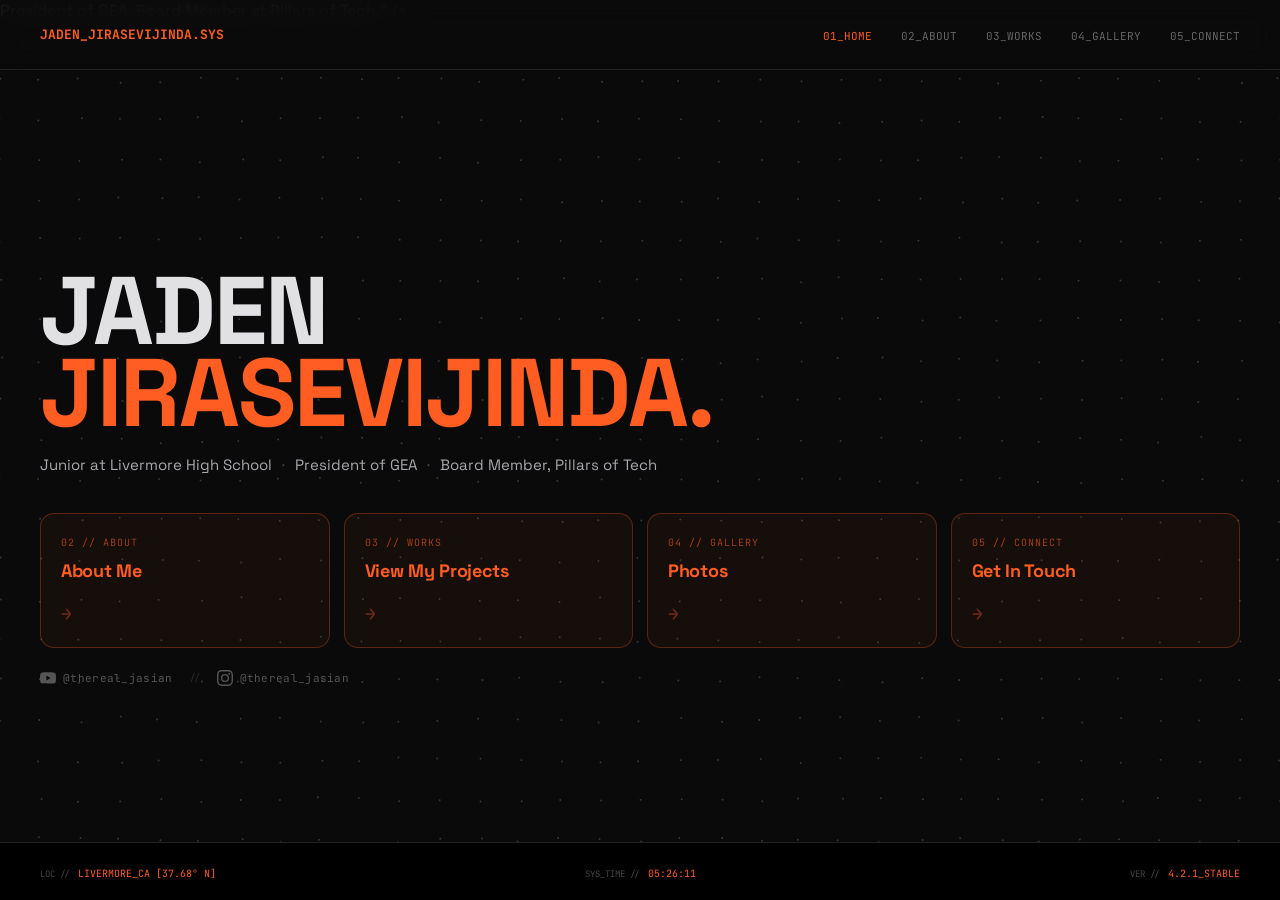
==== index.html @ 9dc8db98 "Update index.html" ====
<!DOCTYPE html>
<html lang="en">
<head>
  <meta charset="UTF-8" />
  <meta name="viewport" content="width=device-width, initial-scale=1.0" />
  <meta name="description" content="Jaden Jirasevijinda — Junior at Livermore High School, <a class="subtle-link" href="https://linktr.ee/livermoregea" target="_blank" rel="noopener">President of GEA</a>, Board Member at Pillars of Tech." />
  <title>JADEN J. // TERMINAL</title>
  <link rel="stylesheet" href="styles.css" />
  <style>
    .socials {
      margin-top: 22px;
      display: flex;
      align-items: center;
      gap: 16px;
    }
    .social-link {
      font-family: 'JetBrains Mono';
      font-size: 11px;
      color: #555;
      text-decoration: none;
      display: inline-flex;
      align-items: center;
      gap: 7px;
      transition: color .2s;
      letter-spacing: .3px;
    }
    .social-link:hover { color: var(--accent); }
    .social-sep {
      font-family: 'JetBrains Mono';
      font-size: 10px;
      color: #2a2a2a;
    }
  </style>
</head>
<body onmousemove="
  document.documentElement.style.setProperty('--x', event.clientX + 'px');
  document.documentElement.style.setProperty('--y', event.clientY + 'px');
">
  <canvas id="dot-canvas"></canvas>
  <div class="spotlight"></div>
  <div class="crt-overlay"></div>

  <nav>
    <a class="nav-logo" href="index.html">JADEN_JIRASEVIJINDA.SYS</a>
    <div class="nav-links">
      <a href="index.html" class="active">01_HOME</a>
      <a href="about.html">02_ABOUT</a>
      <a href="projects.html">03_WORKS</a>
      <a href="photos.html">04_GALLERY</a>
      <a href="contact.html">05_CONNECT</a>
    </div>
  </nav>

  <section>
    <div style="width:100%; padding: 52px 40px 28px;">
      <h1 class="page-title">JADEN <br><span class="accent">JIRASEVIJINDA.</span></h1>
      <p class="page-sub">
        <a class="subtle-link" href="https://livermorehigh.livermoreschools.org/" target="_blank" rel="noopener">Junior at Livermore High School</a>
        <span class="sep">·</span>
        <a class="subtle-link" href="https://linktr.ee/livermoregea" target="_blank" rel="noopener">President of GEA</a>
        <span class="sep">·</span>
        <a class="subtle-link" href="https://www.pillarsoftech.org/" target="_blank" rel="noopener">Board Member, Pillars of Tech</a>
      </p>

      <div class="cta-grid">
        <a class="cta-card primary" href="about.html">
          <span class="cta-tag">02 // ABOUT</span>
          <span class="cta-label">About Me</span>
          <span class="cta-arrow">→</span>
        </a>
        <a class="cta-card primary" href="projects.html">
          <span class="cta-tag">03 // WORKS</span>
          <span class="cta-label">View My Projects</span>
          <span class="cta-arrow">→</span>
        </a>
        <a class="cta-card primary" href="photos.html">
          <span class="cta-tag">04 // GALLERY</span>
          <span class="cta-label">Photos</span>
          <span class="cta-arrow">→</span>
        </a>
        <a class="cta-card primary" href="contact.html">
          <span class="cta-tag">05 // CONNECT</span>
          <span class="cta-label">Get In Touch</span>
          <span class="cta-arrow">→</span>
        </a>
      </div>

      <div class="socials">
        <a class="social-link" href="https://www.youtube.com/@thereal_jasian" target="_blank" rel="noopener">
          <svg width="16" height="16" viewBox="0 0 24 24" fill="currentColor"><path d="M23.498 6.186a3.016 3.016 0 0 0-2.122-2.136C19.505 3.545 12 3.545 12 3.545s-7.505 0-9.377.505A3.017 3.017 0 0 0 .502 6.186C0 8.07 0 12 0 12s0 3.93.502 5.814a3.016 3.016 0 0 0 2.122 2.136c1.871.505 9.376.505 9.376.505s7.505 0 9.377-.505a3.015 3.015 0 0 0 2.122-2.136C24 15.93 24 12 24 12s0-3.93-.502-5.814zM9.545 15.568V8.432L15.818 12l-6.273 3.568z"/></svg>
          <span>@thereal_jasian</span>
        </a>
        <span class="social-sep">//</span>
        <a class="social-link" href="https://www.instagram.com/thereal_jasian" target="_blank" rel="noopener">
          <svg width="16" height="16" viewBox="0 0 24 24" fill="currentColor"><path d="M12 2.163c3.204 0 3.584.012 4.85.07 3.252.148 4.771 1.691 4.919 4.919.058 1.265.069 1.645.069 4.849 0 3.205-.012 3.584-.069 4.849-.149 3.225-1.664 4.771-4.919 4.919-1.266.058-1.644.07-4.85.07-3.204 0-3.584-.012-4.849-.07-3.26-.149-4.771-1.699-4.919-4.92-.058-1.265-.07-1.644-.07-4.849 0-3.204.013-3.583.07-4.849.149-3.227 1.664-4.771 4.919-4.919 1.266-.057 1.645-.069 4.849-.069zM12 0C8.741 0 8.333.014 7.053.072 2.695.272.273 2.69.073 7.052.014 8.333 0 8.741 0 12c0 3.259.014 3.668.072 4.948.2 4.358 2.618 6.78 6.98 6.98C8.333 23.986 8.741 24 12 24c3.259 0 3.668-.014 4.948-.072 4.354-.2 6.782-2.618 6.979-6.98.059-1.28.073-1.689.073-4.948 0-3.259-.014-3.667-.072-4.947-.196-4.354-2.617-6.78-6.979-6.98C15.668.014 15.259 0 12 0zm0 5.838a6.162 6.162 0 1 0 0 12.324 6.162 6.162 0 0 0 0-12.324zM12 16a4 4 0 1 1 0-8 4 4 0 0 1 0 8zm6.406-11.845a1.44 1.44 0 1 0 0 2.881 1.44 1.44 0 0 0 0-2.881z"/></svg>
          <span>@thereal_jasian</span>
        </a>
      </div>
    </div>
  </section>

  <footer class="sys-footer">
    <div><span class="f-label">LOC //</span><span class="f-data">LIVERMORE_CA [37.68° N]</span></div>
    <div style="text-align:center;"><span class="f-label">SYS_TIME //</span><span id="clock" class="f-data">00:00:00</span></div>
    <div style="text-align:right;"><span class="f-label">VER //</span><span class="f-data">4.2.1_STABLE</span></div>
  </footer>

  <script src="portfolio.js"></script>
</body>
</html>
---- styles.css ----
@import url('https://fonts.googleapis.com/css2?family=Space+Grotesk:wght@300..700&family=JetBrains+Mono:wght@400;700&display=swap');

/* ── Tokens ─────────────────────────────────── */
:root {
  --bg:      #0a0a0b;
  --accent:  #ff5d22;
  --border:  #222224;
  --nav-h:   70px;
  --text:    #e1e1e3;
  --muted:   #666;
  --line:    rgba(255,255,255,0.07);
}

/* ── Reset ───────────────────────────────────── */
*, *::before, *::after { box-sizing: border-box; margin: 0; padding: 0; }
html, body { height: 100%; }

/* ── Base ────────────────────────────────────── */
body {
  background: var(--bg);
  color: var(--text);
  font-family: 'Space Grotesk', sans-serif;
  height: 100vh;
  overflow: hidden;
  display: flex;
  flex-direction: column;
}

/* ── Layering ────────────────────────────────── */
nav, section, main, footer { position: relative; z-index: 2; }

/* ── Drifting dots canvas ────────────────────── */
#dot-canvas {
  position: fixed; inset: 0;
  z-index: -2;
  pointer-events: none;
}

/* ── Mouse spotlight ─────────────────────────── */
.spotlight {
  position: fixed; inset: 0;
  background: radial-gradient(600px circle at var(--x) var(--y), rgba(255,93,34,0.07), transparent 40%);
  z-index: -1;
  pointer-events: none;
}

/* ── CRT scanline overlay ────────────────────── */
.crt-overlay {
  position: fixed; inset: 0;
  pointer-events: none;
  background: repeating-linear-gradient(
    to bottom,
    rgba(255,255,255,0.02),
    rgba(255,255,255,0.02) 1px,
    transparent 1px,
    transparent 5px
  );
  opacity: .12;
  z-index: 999;
}

/* ── Navigation ──────────────────────────────── */
nav {
  position: fixed; top: 0; left: 0; right: 0;
  height: var(--nav-h);
  background: rgba(10,10,11,0.9);
  backdrop-filter: blur(12px);
  border-bottom: 1px solid var(--border);
  display: flex; align-items: center; justify-content: space-between;
  padding: 0 40px;
  z-index: 1000;
}
.nav-logo {
  font-family: 'JetBrains Mono';
  font-weight: 700;
  font-size: 13px;
  color: var(--accent);
  text-decoration: none;
}
.nav-links a {
  font-family: 'JetBrains Mono';
  color: var(--muted);
  text-decoration: none;
  font-size: 11px;
  margin-left: 25px;
  transition: color .3s;
}
.nav-links a:hover,
.nav-links a.active { color: var(--accent); }

/* ── Footer ──────────────────────────────────── */
.sys-footer {
  display: grid;
  grid-template-columns: 1fr 1fr 1fr;
  padding: 18px 40px;
  border-top: 1px solid var(--border);
  font-family: 'JetBrains Mono';
  background: #000;
  flex-shrink: 0;
}
.f-label { color: #444; font-size: 9px; }
.f-data  { color: var(--accent); font-size: 10px; margin-left: 8px; }

/* ── Page section wrapper ────────────────────── */
section, main {
  flex: 1;
  min-height: 0;
  padding-top: var(--nav-h);
  overflow-y: auto;
  display: flex;
  align-items: center;
}

/* ── Typography helpers ──────────────────────── */
.accent { color: var(--accent); }
.ghost  { color: #555; }
.muted  { color: var(--muted); }

.page-title {
  font-size: clamp(2.8rem, 8vw, 6rem);
  font-weight: 800;
  text-transform: uppercase;
  line-height: .85;
  letter-spacing: -2px;
}
.page-sub {
  margin-top: 18px;
  color: #a9a9ad;
  font-size: 15px;
  line-height: 1.6;
}
.sep { color: #444; padding: 0 6px; }

/* ── Subtle link (inline, no underline until hover) ── */
.subtle-link {
  color: inherit;
  text-decoration: none;
  border-bottom: 1px solid transparent;
  transition: border-color .2s, color .2s;
}
.subtle-link:hover {
  color: var(--text);
  border-bottom-color: #555;
}

/* ── Panel / card ────────────────────────────── */
.panel {
  border: 1px solid var(--border);
  border-radius: 14px;
  background: rgba(0,0,0,0.55);
  backdrop-filter: blur(10px);
  overflow: hidden;
}
.panel-head {
  display: flex;
  justify-content: space-between;
  align-items: center;
  padding: 14px 14px 12px;
  border-bottom: 1px solid rgba(255,255,255,0.06);
}
.panel-title {
  font-family: 'JetBrains Mono';
  font-size: 11px;
  color: #999;
}
.panel-chip {
  font-family: 'JetBrains Mono';
  font-size: 10px;
  color: var(--accent);
  border: 1px solid rgba(255,93,34,0.3);
  padding: 4px 8px;
  border-radius: 999px;
  background: rgba(255,93,34,0.06);
}

/* ── CTA cards (homepage) ────────────────────── */
.cta-grid {
  margin-top: 36px;
  display: grid;
  grid-template-columns: repeat(4, 1fr);
  gap: 14px;
}
.cta-card {
  text-decoration: none;
  border-radius: 14px;
  padding: 22px 20px;
  border: 1px solid var(--border);
  background: rgba(255,255,255,0.02);
  display: flex;
  flex-direction: column;
  gap: 10px;
  transition: all .25s ease;
  position: relative;
  overflow: hidden;
}
.cta-card::before {
  content: '';
  position: absolute; inset: 0;
  background: linear-gradient(135deg, rgba(255,93,34,0.07) 0%, transparent 60%);
  opacity: 0;
  transition: opacity .25s;
}
.cta-card:hover::before { opacity: 1; }
.cta-card:hover {
  border-color: rgba(255,93,34,0.35);
  transform: translateY(-3px);
  box-shadow: 0 12px 40px rgba(255,93,34,0.08);
}
.cta-card.primary {
  border-color: rgba(255,93,34,0.3);
  background: rgba(255,93,34,0.05);
}
.cta-card.primary:hover {
  border-color: rgba(255,93,34,0.55);
  background: rgba(255,93,34,0.09);
  box-shadow: 0 12px 40px rgba(255,93,34,0.15);
}
.cta-tag {
  font-family: 'JetBrains Mono';
  font-size: 10px;
  color: #555;
  text-transform: uppercase;
  letter-spacing: 1px;
}
.cta-card.primary .cta-tag { color: rgba(255,93,34,0.6); }
.cta-label {
  font-size: 18px;
  font-weight: 700;
  color: var(--text);
  letter-spacing: -0.3px;
}
.cta-card.primary .cta-label { color: var(--accent); }
.cta-arrow {
  font-family: 'JetBrains Mono';
  font-size: 18px;
  color: #333;
  margin-top: auto;
  padding-top: 10px;
  transition: color .25s, transform .25s;
}
.cta-card.primary .cta-arrow { color: rgba(255,93,34,0.4); }
.cta-card:hover .cta-arrow {
  color: var(--accent);
  transform: translateX(4px);
}

/* ── Divider ─────────────────────────────────── */
.divider { height: 1px; background: rgba(255,255,255,0.06); }

/* ── Chip / badge ────────────────────────────── */
.chip {
  font-family: 'JetBrains Mono';
  font-size: 10px;
  padding: 4px 10px;
  border-radius: 999px;
  border: 1px solid rgba(255,93,34,0.25);
  color: var(--accent);
  background: rgba(255,93,34,0.06);
  display: inline-block;
}

/* ── Buttons ─────────────────────────────────── */
.btn {
  font-family: 'JetBrains Mono';
  font-size: 12px;
  text-decoration: none;
  color: var(--accent);
  padding: 10px 14px;
  border: 1px solid rgba(255,93,34,0.25);
  border-radius: 10px;
  background: rgba(255,93,34,0.05);
  transition: .25s;
  display: inline-flex;
  align-items: center;
  gap: 8px;
  cursor: pointer;
}
.btn:hover {
  transform: translateY(-1px);
  border-color: rgba(255,93,34,0.45);
  background: rgba(255,93,34,0.09);
}
.btn.secondary {
  color: #777;
  border-color: rgba(255,255,255,0.08);
  background: rgba(255,255,255,0.03);
}
.btn.secondary:hover {
  color: #bbb;
  border-color: rgba(255,255,255,0.14);
  background: rgba(255,255,255,0.05);
}

/* ── Responsive ──────────────────────────────── */
@media (max-width: 980px) {
  nav { padding: 0 20px; }
  section, main { align-items: flex-start; }
  .cta-grid { grid-template-columns: 1fr; }
  .sys-footer {
    padding: 16px 20px;
    grid-template-columns: 1fr;
    gap: 6px;
  }
  .sys-footer > div { text-align: left !important; }
}
@media (max-width: 680px) {
  .cta-grid { grid-template-columns: 1fr 1fr; }
}
@media (max-height: 780px) {
  .page-title { font-size: clamp(2rem, 6vw, 4rem); }
  .page-sub { font-size: 14px; }
  .cta-grid { margin-top: 24px; }
}
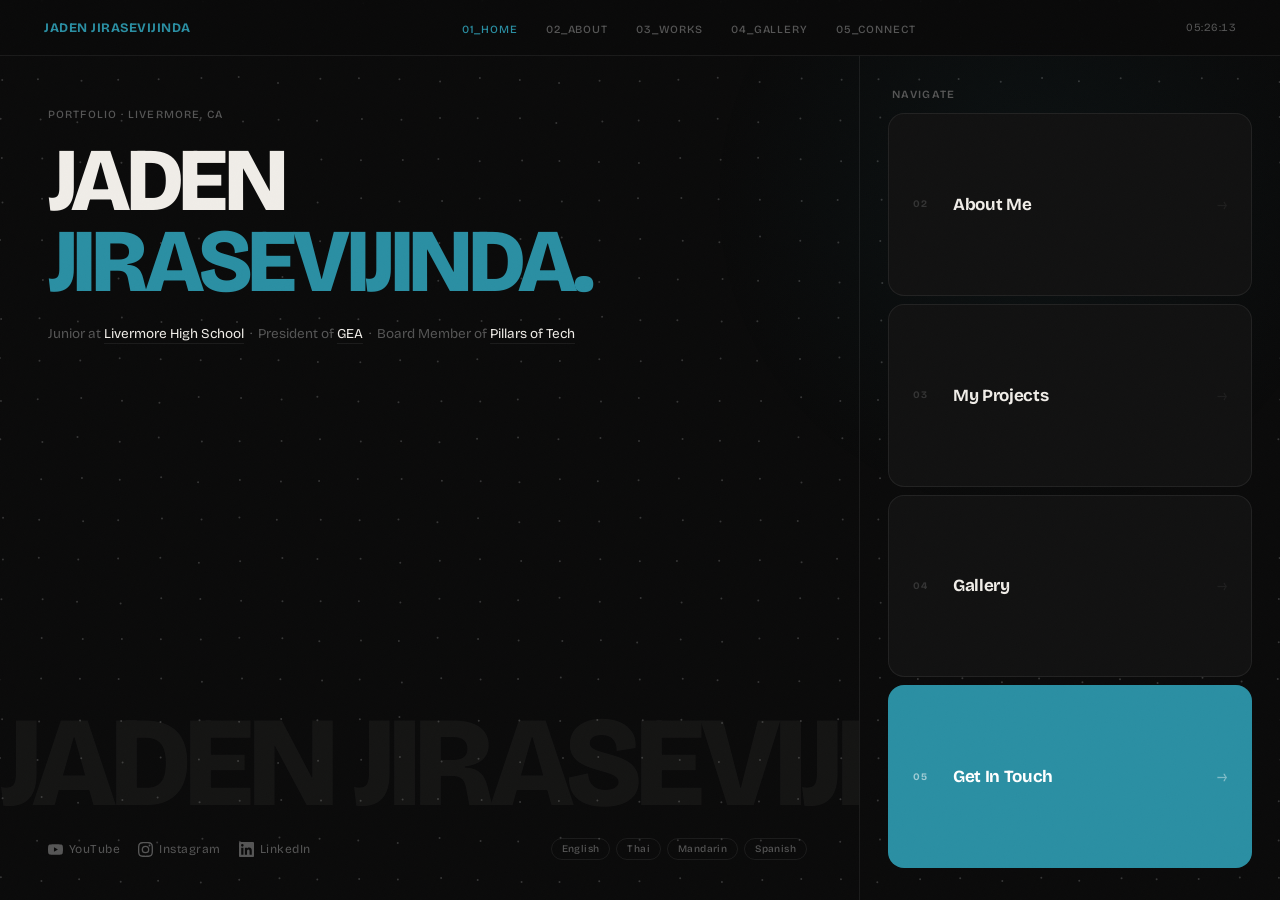
==== commit bc2a24c7: "Update index.html" ====
--- a/index.html
+++ b/index.html
@@ -1,110 +1,210 @@
 <!DOCTYPE html>
 <html lang="en">
 <head>
-  <meta charset="UTF-8" />
-  <meta name="viewport" content="width=device-width, initial-scale=1.0" />
-  <meta name="description" content="Jaden Jirasevijinda — Junior at Livermore High School, <a class="subtle-link" href="https://linktr.ee/livermoregea" target="_blank" rel="noopener">President of GEA</a>, Board Member at Pillars of Tech." />
-  <title>JADEN J. // TERMINAL</title>
-  <link rel="stylesheet" href="styles.css" />
-  <style>
-    .socials {
-      margin-top: 22px;
-      display: flex;
-      align-items: center;
-      gap: 16px;
+  <meta charset="UTF-8"/>
+  <meta name="viewport" content="width=device-width, initial-scale=1.0"/>
+  <title>Jaden Jirasevijinda</title>
+  <link href="https://fonts.googleapis.com/css2?family=Bricolage+Grotesque:wght@300;400;500;600;700;800&family=Instrument+Serif:ital@1&display=swap" rel="stylesheet">
+  <link rel="stylesheet" href="styles.css">
+</head>
+<body>
+
+  <!-- Dot canvas (animated by portfolio.js) -->
+  <canvas id="dot-canvas"></canvas>
+
+  <!-- Ambient glow -->
+  <div class="glow"></div>
+
+  <!-- ── NAV ── -->
+  <nav>
+    <a class="nav-logo" href="#">JADEN JIRASEVIJINDA</a>
+    <ul class="nav-links">
+      <li><a href="#" class="active">01_HOME</a></li>
+      <li><a href="about.html">02_ABOUT</a></li>
+      <li><a href="projects.html">03_WORKS</a></li>
+      <li><a href="photos.html">04_GALLERY</a></li>
+      <li><a href="contact.html">05_CONNECT</a></li>
+    </ul>
+    <div class="nav-right">
+      <div class="nav-time" id="clock">00:00:00</div>
+    </div>
+  </nav>
+
+  <!-- ── SHELL ── -->
+  <div class="shell">
+
+    <!-- LEFT PANEL -->
+    <div class="left">
+
+      <!-- Scrolling ticker -->
+      <div class="ticker-wrap" aria-hidden="true">
+        <div class="ticker">
+          <span>JADEN JIRASEVIJINDA</span>
+          <span>JADEN JIRASEVIJINDA</span>
+          <span>JADEN JIRASEVIJINDA</span>
+        </div>
+      </div>
+
+      <!-- Hero content -->
+      <div class="left-top">
+        <div class="hero-eyebrow">Portfolio · Livermore, CA</div>
+        <h1 class="hero-name">
+          <span class="first">JADEN</span>
+          <span class="last">JIRASEVIJINDA.</span>
+        </h1>
+        <p class="hero-desc" style="white-space:nowrap;">
+          Junior at <a href="https://livermorehigh.livermoreschools.org/" target="_blank">Livermore High School</a>
+          &nbsp;·&nbsp; President of <a href="https://linktr.ee/livermoregea" target="_blank">GEA</a>
+          &nbsp;·&nbsp; Board Member of <a href="https://www.pillarsoftech.org/" target="_blank">Pillars of Tech</a>
+        </p>
+      </div>
+
+      <!-- Socials + language chips -->
+      <div class="left-bot">
+        <div class="socials">
+          <a class="soc" href="https://www.youtube.com/@thereal_jasian" target="_blank" rel="noopener">
+            <svg width="15" height="15" viewBox="0 0 24 24" fill="currentColor"><path d="M23.498 6.186a3.016 3.016 0 0 0-2.122-2.136C19.505 3.545 12 3.545 12 3.545s-7.505 0-9.377.505A3.017 3.017 0 0 0 .502 6.186C0 8.07 0 12 0 12s0 3.93.502 5.814a3.016 3.016 0 0 0 2.122 2.136c1.871.505 9.376.505 9.376.505s7.505 0 9.377-.505a3.015 3.015 0 0 0 2.122-2.136C24 15.93 24 12 24 12s0-3.93-.502-5.814zM9.545 15.568V8.432L15.818 12l-6.273 3.568z"/></svg>
+            YouTube
+          </a>
+          <a class="soc" href="https://www.instagram.com/thereal_jasian" target="_blank" rel="noopener">
+            <svg width="15" height="15" viewBox="0 0 24 24" fill="currentColor"><path d="M12 2.163c3.204 0 3.584.012 4.85.07 3.252.148 4.771 1.691 4.919 4.919.058 1.265.069 1.645.069 4.849 0 3.205-.012 3.584-.069 4.849-.149 3.225-1.664 4.771-4.919 4.919-1.266.058-1.644.07-4.85.07-3.204 0-3.584-.012-4.849-.07-3.26-.149-4.771-1.699-4.919-4.92-.058-1.265-.07-1.644-.07-4.849 0-3.204.013-3.583.07-4.849.149-3.227 1.664-4.771 4.919-4.919 1.266-.057 1.645-.069 4.849-.069zM12 0C8.741 0 8.333.014 7.053.072 2.695.272.273 2.69.073 7.052.014 8.333 0 8.741 0 12c0 3.259.014 3.668.072 4.948.2 4.358 2.618 6.78 6.98 6.98C8.333 23.986 8.741 24 12 24c3.259 0 3.668-.014 4.948-.072 4.354-.2 6.782-2.618 6.979-6.98.059-1.28.073-1.689.073-4.948 0-3.259-.014-3.667-.072-4.947-.196-4.354-2.617-6.78-6.979-6.98C15.668.014 15.259 0 12 0zm0 5.838a6.162 6.162 0 1 0 0 12.324 6.162 6.162 0 0 0 0-12.324zM12 16a4 4 0 1 1 0-8 4 4 0 0 1 0 8zm6.406-11.845a1.44 1.44 0 1 0 0 2.881 1.44 1.44 0 0 0 0-2.881z"/></svg>
+            Instagram
+          </a>
+          <a class="soc" href="https://www.linkedin.com/in/jadenjirasevijinda" target="_blank" rel="noopener">
+            <svg width="15" height="15" viewBox="0 0 24 24" fill="currentColor"><path d="M20.447 20.452h-3.554v-5.569c0-1.328-.027-3.037-1.852-3.037-1.853 0-2.136 1.445-2.136 2.939v5.667H9.351V9h3.414v1.561h.046c.477-.9 1.637-1.85 3.37-1.85 3.601 0 4.267 2.37 4.267 5.455v6.286zM5.337 7.433a2.062 2.062 0 0 1-2.063-2.065 2.064 2.064 0 1 1 2.063 2.065zm1.782 13.019H3.555V9h3.564v11.452zM22.225 0H1.771C.792 0 0 .774 0 1.729v20.542C0 23.227.792 24 1.771 24h20.451C23.2 24 24 23.227 24 22.271V1.729C24 .774 23.2 0 22.222 0h.003z"/></svg>
+            LinkedIn
+          </a>
+        </div>
+        <div class="lang-chips">
+          <button class="chip lang-btn" data-lang="english">English</button>
+          <button class="chip lang-btn" data-lang="thai">Thai</button>
+          <button class="chip lang-btn" data-lang="mandarin">Mandarin</button>
+          <button class="chip lang-btn" data-lang="spanish">Spanish</button>
+        </div>
+      </div>
+
+    </div>
+
+    <!-- RIGHT PANEL — nav cards -->
+    <div class="right">
+      <div class="right-label">Navigate</div>
+
+      <a class="nav-card" href="about.html">
+        <span class="nc-num">02</span>
+        <div class="nc-body">
+          <div class="nc-title">About Me</div>
+        </div>
+        <span class="nc-arrow">→</span>
+      </a>
+
+      <a class="nav-card" href="projects.html">
+        <span class="nc-num">03</span>
+        <div class="nc-body">
+          <div class="nc-title">My Projects</div>
+        </div>
+        <span class="nc-arrow">→</span>
+      </a>
+
+      <a class="nav-card" href="photos.html">
+        <span class="nc-num">04</span>
+        <div class="nc-body">
+          <div class="nc-title">Gallery</div>
+        </div>
+        <span class="nc-arrow">→</span>
+      </a>
+
+      <a class="nav-card accent" href="contact.html">
+        <span class="nc-num">05</span>
+        <div class="nc-body">
+          <div class="nc-title">Get In Touch</div>
+        </div>
+        <span class="nc-arrow">→</span>
+      </a>
+
+    </div>
+  </div>
+
+  <!-- ── LANGUAGE MODAL ── -->
+  <div class="lang-overlay" id="lang-overlay" onclick="closeLang(event)">
+    <div class="lang-modal" id="lang-modal">
+      <button class="lang-modal-close" onclick="closeLangBtn()">✕</button>
+      <div class="lang-modal-flag" id="lm-flag"></div>
+      <div class="lang-modal-name" id="lm-name"></div>
+      <div class="lang-modal-level" id="lm-level"></div>
+      <div class="lang-skills" id="lm-skills"></div>
+    </div>
+  </div>
+
+  <!-- ── SCRIPTS ── -->
+  <script src="portfolio.js"></script>
+  <script>
+    const langData = {
+      english: {
+        flag: '🇺🇸', name: 'English', level: 'Fluent',
+        skills: [
+          { can: true,  label: 'Speak fluently' },
+          { can: true,  label: 'Read & write at a native level' },
+          { can: true,  label: 'Listen & comprehend fully' },
+          { can: true,  label: 'Think & dream in English' },
+        ]
+      },
+      thai: {
+        flag: '🇹🇭', name: 'Thai', level: 'Fluent',
+        skills: [
+          { can: true,  label: 'Speak fluently' },
+          { can: true,  label: 'Read & understand Thai script' },
+          { can: true,  label: 'Listen & comprehend fully' },
+          { can: true,  label: 'Write formally' },
+        ]
+      },
+      mandarin: {
+        flag: '🇨🇳', name: 'Mandarin', level: 'Fluent',
+        skills: [
+          { can: true,  label: 'Speak & hold conversations' },
+          { can: true,  label: 'Listen & comprehend' },
+          { can: false, label: 'Read Chinese characters — limited' },
+          { can: false, label: 'Write limited characters' },
+        ]
+      },
+      spanish: {
+        flag: '🇪🇸', name: 'Spanish', level: 'In Progress',
+        skills: [
+          { can: true,  label: 'Basic speaking & greetings' },
+          { can: true,  label: 'Read simple sentences' },
+          { can: false, label: 'Hold a full conversation — not yet' },
+          { can: false, label: 'Write fluently — still learning' },
+        ]
+      }
+    };
+
+    function openLang(key) {
+      const d = langData[key]; if (!d) return;
+      document.getElementById('lm-flag').textContent  = d.flag;
+      document.getElementById('lm-name').textContent  = d.name;
+      document.getElementById('lm-level').textContent = d.level;
+      document.getElementById('lm-skills').innerHTML  = d.skills.map(s =>
+        `<div class="lang-skill">
+          <div class="skill-dot ${s.can ? 'yes' : 'no'}"></div>
+          <div class="skill-label">${s.label}</div>
+        </div>`
+      ).join('');
+      document.getElementById('lang-overlay').classList.add('open');
     }
-    .social-link {
-      font-family: 'JetBrains Mono';
-      font-size: 11px;
-      color: #555;
-      text-decoration: none;
-      display: inline-flex;
-      align-items: center;
-      gap: 7px;
-      transition: color .2s;
-      letter-spacing: .3px;
+
+    function closeLang(e) {
+      if (e.target === document.getElementById('lang-overlay'))
+        document.getElementById('lang-overlay').classList.remove('open');
     }
-    .social-link:hover { color: var(--accent); }
-    .social-sep {
-      font-family: 'JetBrains Mono';
-      font-size: 10px;
-      color: #2a2a2a;
+    function closeLangBtn() {
+      document.getElementById('lang-overlay').classList.remove('open');
     }
-  </style>
-</head>
-<body onmousemove="
-  document.documentElement.style.setProperty('--x', event.clientX + 'px');
-  document.documentElement.style.setProperty('--y', event.clientY + 'px');
-">
-  <canvas id="dot-canvas"></canvas>
-  <div class="spotlight"></div>
-  <div class="crt-overlay"></div>
-
-  <nav>
-    <a class="nav-logo" href="index.html">JADEN_JIRASEVIJINDA.SYS</a>
-    <div class="nav-links">
-      <a href="index.html" class="active">01_HOME</a>
-      <a href="about.html">02_ABOUT</a>
-      <a href="projects.html">03_WORKS</a>
-      <a href="photos.html">04_GALLERY</a>
-      <a href="contact.html">05_CONNECT</a>
-    </div>
-  </nav>
-
-  <section>
-    <div style="width:100%; padding: 52px 40px 28px;">
-      <h1 class="page-title">JADEN <br><span class="accent">JIRASEVIJINDA.</span></h1>
-      <p class="page-sub">
-        <a class="subtle-link" href="https://livermorehigh.livermoreschools.org/" target="_blank" rel="noopener">Junior at Livermore High School</a>
-        <span class="sep">·</span>
-        <a class="subtle-link" href="https://linktr.ee/livermoregea" target="_blank" rel="noopener">President of GEA</a>
-        <span class="sep">·</span>
-        <a class="subtle-link" href="https://www.pillarsoftech.org/" target="_blank" rel="noopener">Board Member, Pillars of Tech</a>
-      </p>
-
-      <div class="cta-grid">
-        <a class="cta-card primary" href="about.html">
-          <span class="cta-tag">02 // ABOUT</span>
-          <span class="cta-label">About Me</span>
-          <span class="cta-arrow">→</span>
-        </a>
-        <a class="cta-card primary" href="projects.html">
-          <span class="cta-tag">03 // WORKS</span>
-          <span class="cta-label">View My Projects</span>
-          <span class="cta-arrow">→</span>
-        </a>
-        <a class="cta-card primary" href="photos.html">
-          <span class="cta-tag">04 // GALLERY</span>
-          <span class="cta-label">Photos</span>
-          <span class="cta-arrow">→</span>
-        </a>
-        <a class="cta-card primary" href="contact.html">
-          <span class="cta-tag">05 // CONNECT</span>
-          <span class="cta-label">Get In Touch</span>
-          <span class="cta-arrow">→</span>
-        </a>
-      </div>
-
-      <div class="socials">
-        <a class="social-link" href="https://www.youtube.com/@thereal_jasian" target="_blank" rel="noopener">
-          <svg width="16" height="16" viewBox="0 0 24 24" fill="currentColor"><path d="M23.498 6.186a3.016 3.016 0 0 0-2.122-2.136C19.505 3.545 12 3.545 12 3.545s-7.505 0-9.377.505A3.017 3.017 0 0 0 .502 6.186C0 8.07 0 12 0 12s0 3.93.502 5.814a3.016 3.016 0 0 0 2.122 2.136c1.871.505 9.376.505 9.376.505s7.505 0 9.377-.505a3.015 3.015 0 0 0 2.122-2.136C24 15.93 24 12 24 12s0-3.93-.502-5.814zM9.545 15.568V8.432L15.818 12l-6.273 3.568z"/></svg>
-          <span>@thereal_jasian</span>
-        </a>
-        <span class="social-sep">//</span>
-        <a class="social-link" href="https://www.instagram.com/thereal_jasian" target="_blank" rel="noopener">
-          <svg width="16" height="16" viewBox="0 0 24 24" fill="currentColor"><path d="M12 2.163c3.204 0 3.584.012 4.85.07 3.252.148 4.771 1.691 4.919 4.919.058 1.265.069 1.645.069 4.849 0 3.205-.012 3.584-.069 4.849-.149 3.225-1.664 4.771-4.919 4.919-1.266.058-1.644.07-4.85.07-3.204 0-3.584-.012-4.849-.07-3.26-.149-4.771-1.699-4.919-4.92-.058-1.265-.07-1.644-.07-4.849 0-3.204.013-3.583.07-4.849.149-3.227 1.664-4.771 4.919-4.919 1.266-.057 1.645-.069 4.849-.069zM12 0C8.741 0 8.333.014 7.053.072 2.695.272.273 2.69.073 7.052.014 8.333 0 8.741 0 12c0 3.259.014 3.668.072 4.948.2 4.358 2.618 6.78 6.98 6.98C8.333 23.986 8.741 24 12 24c3.259 0 3.668-.014 4.948-.072 4.354-.2 6.782-2.618 6.979-6.98.059-1.28.073-1.689.073-4.948 0-3.259-.014-3.667-.072-4.947-.196-4.354-2.617-6.78-6.979-6.98C15.668.014 15.259 0 12 0zm0 5.838a6.162 6.162 0 1 0 0 12.324 6.162 6.162 0 0 0 0-12.324zM12 16a4 4 0 1 1 0-8 4 4 0 0 1 0 8zm6.406-11.845a1.44 1.44 0 1 0 0 2.881 1.44 1.44 0 0 0 0-2.881z"/></svg>
-          <span>@thereal_jasian</span>
-        </a>
-      </div>
-    </div>
-  </section>
-
-  <footer class="sys-footer">
-    <div><span class="f-label">LOC //</span><span class="f-data">LIVERMORE_CA [37.68° N]</span></div>
-    <div style="text-align:center;"><span class="f-label">SYS_TIME //</span><span id="clock" class="f-data">00:00:00</span></div>
-    <div style="text-align:right;"><span class="f-label">VER //</span><span class="f-data">4.2.1_STABLE</span></div>
-  </footer>
-
-  <script src="portfolio.js"></script>
+    document.addEventListener('keydown', e => {
+      if (e.key === 'Escape') document.getElementById('lang-overlay').classList.remove('open');
+    });
+    document.querySelectorAll('.lang-btn').forEach(btn => {
+      btn.addEventListener('click', () => openLang(btn.dataset.lang));
+    });
+  </script>
+
 </body>
 </html>
--- a/styles.css
+++ b/styles.css
@@ -1,313 +1,375 @@
-@import url('https://fonts.googleapis.com/css2?family=Space+Grotesk:wght@300..700&family=JetBrains+Mono:wght@400;700&display=swap');
-
-/* ── Tokens ─────────────────────────────────── */
+/* ════════════════════════════════════════════════
+   JADEN JIRASEVIJINDA — Portfolio Stylesheet
+   Teal/Combined Design
+   Fonts: Bricolage Grotesque + Instrument Serif
+   Import in <head>:
+   <link href="https://fonts.googleapis.com/css2?family=Bricolage+Grotesque:wght@300;400;500;600;700;800&family=Instrument+Serif:ital@1&display=swap" rel="stylesheet">
+   <link rel="stylesheet" href="styles-new.css">
+════════════════════════════════════════════════ */
+
+/* ── Tokens ───────────────────────────────────── */
 :root {
-  --bg:      #0a0a0b;
-  --accent:  #ff5d22;
-  --border:  #222224;
-  --nav-h:   70px;
-  --text:    #e1e1e3;
-  --muted:   #666;
-  --line:    rgba(255,255,255,0.07);
-}
-
-/* ── Reset ───────────────────────────────────── */
+  --bg:     #0a0a0a;
+  --s1:     #111111;
+  --s2:     #171717;
+  --text:   #f0ede8;
+  --sub:    #555;
+  --faint:  #1e1e1e;
+  --accent: #2a8fa3;
+  --adim:   rgba(42,143,163,.08);
+  --ahov:   rgba(42,143,163,.18);
+  --line:   rgba(255,255,255,.07);
+  --nav-h:  56px;
+}
+
+/* ── Reset ────────────────────────────────────── */
 *, *::before, *::after { box-sizing: border-box; margin: 0; padding: 0; }
-html, body { height: 100%; }
-
-/* ── Base ────────────────────────────────────── */
+html, body { height: 100%; overflow: hidden; }
+
 body {
   background: var(--bg);
   color: var(--text);
-  font-family: 'Space Grotesk', sans-serif;
-  height: 100vh;
-  overflow: hidden;
-  display: flex;
-  flex-direction: column;
-}
-
-/* ── Layering ────────────────────────────────── */
-nav, section, main, footer { position: relative; z-index: 2; }
-
-/* ── Drifting dots canvas ────────────────────── */
+  font-family: 'Bricolage Grotesque', sans-serif;
+  -webkit-font-smoothing: antialiased;
+}
+
+/* ── Noise texture overlay ────────────────────── */
+body::after {
+  content: '';
+  position: fixed; inset: 0;
+  background-image: url("data:image/svg+xml,%3Csvg viewBox='0 0 200 200' xmlns='http://www.w3.org/2000/svg'%3E%3Cfilter id='n'%3E%3CfeTurbulence type='fractalNoise' baseFrequency='0.75' numOctaves='4' stitchTiles='stitch'/%3E%3C/filter%3E%3Crect width='100%25' height='100%25' filter='url(%23n)'/%3E%3C/svg%3E");
+  background-size: 150px;
+  opacity: .022;
+  pointer-events: none;
+  z-index: 1000;
+}
+
+/* ── Dot canvas (portfolio.js) ────────────────── */
 #dot-canvas {
   position: fixed; inset: 0;
-  z-index: -2;
-  pointer-events: none;
-}
-
-/* ── Mouse spotlight ─────────────────────────── */
-.spotlight {
-  position: fixed; inset: 0;
-  background: radial-gradient(600px circle at var(--x) var(--y), rgba(255,93,34,0.07), transparent 40%);
-  z-index: -1;
-  pointer-events: none;
-}
-
-/* ── CRT scanline overlay ────────────────────── */
-.crt-overlay {
-  position: fixed; inset: 0;
-  pointer-events: none;
-  background: repeating-linear-gradient(
-    to bottom,
-    rgba(255,255,255,0.02),
-    rgba(255,255,255,0.02) 1px,
-    transparent 1px,
-    transparent 5px
-  );
-  opacity: .12;
-  z-index: 999;
-}
-
-/* ── Navigation ──────────────────────────────── */
+  width: 100%; height: 100%;
+  pointer-events: none; z-index: 0;
+}
+
+/* ── Ambient glow ─────────────────────────────── */
+.glow {
+  position: fixed;
+  width: 700px; height: 700px;
+  background: radial-gradient(circle, rgba(42,143,163,.06) 0%, transparent 65%);
+  border-radius: 50%;
+  top: -150px; right: -100px;
+  pointer-events: none; z-index: 0;
+}
+
+/* ── Entry animation ──────────────────────────── */
+@keyframes up {
+  from { opacity: 0; transform: translateY(10px); }
+  to   { opacity: 1; transform: none; }
+}
+@keyframes gp { 0%,100%{opacity:1} 50%{opacity:.3} }
+
+/* ════════════════════════════════════════════════
+   NAV
+════════════════════════════════════════════════ */
 nav {
   position: fixed; top: 0; left: 0; right: 0;
   height: var(--nav-h);
-  background: rgba(10,10,11,0.9);
-  backdrop-filter: blur(12px);
-  border-bottom: 1px solid var(--border);
   display: flex; align-items: center; justify-content: space-between;
-  padding: 0 40px;
-  z-index: 1000;
-}
+  padding: 0 44px;
+  background: rgba(10,10,10,.85);
+  backdrop-filter: blur(18px);
+  -webkit-backdrop-filter: blur(18px);
+  border-bottom: 1px solid var(--line);
+  z-index: 900;
+  animation: up .4s ease both;
+}
+
 .nav-logo {
-  font-family: 'JetBrains Mono';
-  font-weight: 700;
-  font-size: 13px;
-  color: var(--accent);
-  text-decoration: none;
+  font-family: 'Bricolage Grotesque', sans-serif;
+  font-size: 13px; font-weight: 700;
+  letter-spacing: .04em; text-transform: uppercase;
+  color: var(--accent); text-decoration: none;
+}
+
+.nav-links {
+  display: flex; gap: 28px; list-style: none;
 }
 .nav-links a {
-  font-family: 'JetBrains Mono';
-  color: var(--muted);
-  text-decoration: none;
-  font-size: 11px;
-  margin-left: 25px;
-  transition: color .3s;
-}
-.nav-links a:hover,
+  font-size: 11px; font-weight: 500;
+  letter-spacing: .08em; text-transform: uppercase;
+  color: var(--sub); text-decoration: none;
+  transition: color .2s;
+}
+.nav-links a:hover { color: var(--text); }
 .nav-links a.active { color: var(--accent); }
 
-/* ── Footer ──────────────────────────────────── */
-.sys-footer {
+.nav-right {
+  display: flex; align-items: center; gap: 14px;
+}
+.nav-time {
+  font-size: 11px; color: var(--sub);
+  font-variant-numeric: tabular-nums; letter-spacing: .04em;
+}
+
+/* ════════════════════════════════════════════════
+   SHELL — split layout
+════════════════════════════════════════════════ */
+.shell {
+  height: 100vh; width: 100vw;
   display: grid;
-  grid-template-columns: 1fr 1fr 1fr;
-  padding: 18px 40px;
-  border-top: 1px solid var(--border);
-  font-family: 'JetBrains Mono';
-  background: #000;
-  flex-shrink: 0;
-}
-.f-label { color: #444; font-size: 9px; }
-.f-data  { color: var(--accent); font-size: 10px; margin-left: 8px; }
-
-/* ── Page section wrapper ────────────────────── */
-section, main {
+  grid-template-columns: 1fr 420px;
+  padding-top: var(--nav-h);
+  position: relative; z-index: 1;
+}
+
+/* ── LEFT PANEL ───────────────────────────────── */
+.left {
+  display: flex; flex-direction: column;
+  justify-content: space-between;
+  padding: 52px 52px 40px 48px;
+  border-right: 1px solid var(--line);
+  position: relative; overflow: hidden;
+}
+
+/* Scrolling ticker */
+.ticker-wrap {
+  position: absolute;
+  bottom: 60px; left: 0; right: 0;
+  overflow: hidden; pointer-events: none;
+  opacity: .045;
+}
+.ticker {
+  display: flex; gap: 80px; white-space: nowrap;
+  animation: ticker-scroll 24s linear infinite;
+}
+.ticker span {
+  font-size: clamp(6rem, 10vw, 11rem);
+  font-weight: 800; letter-spacing: -.04em;
+  color: var(--text); flex-shrink: 0;
+}
+@keyframes ticker-scroll {
+  from { transform: translateX(0); }
+  to   { transform: translateX(-50%); }
+}
+
+.left-top { animation: up .5s .05s ease both; }
+
+.hero-eyebrow {
+  font-size: 11px; font-weight: 500;
+  color: var(--sub); letter-spacing: .1em;
+  text-transform: uppercase; margin-bottom: 20px;
+}
+
+.hero-name {
+  font-size: clamp(3.5rem, 7vw, 7.5rem);
+  font-weight: 800;
+  letter-spacing: -.04em;
+  line-height: .9;
+  margin-bottom: 20px;
+  text-transform: uppercase;
+}
+.hero-name .first { color: var(--text); display: block; }
+.hero-name .last  { color: var(--accent); display: block; }
+
+.hero-sub-line {
+  font-family: 'Instrument Serif', serif;
+  font-style: italic;
+  font-size: clamp(1rem, 1.6vw, 1.4rem);
+  color: var(--sub); font-weight: 300;
+  margin-bottom: 28px;
+  letter-spacing: -.01em;
+}
+
+.hero-desc {
+  font-size: 13.5px; color: var(--sub);
+  line-height: 1.75; font-weight: 400;
+}
+.hero-desc a {
+  color: var(--text); text-decoration: none;
+  border-bottom: 1px solid var(--line);
+  padding-bottom: 1px; transition: border-color .2s;
+}
+.hero-desc a:hover { border-color: var(--accent); }
+
+/* Bottom row */
+.left-bot {
+  display: flex; align-items: center; justify-content: space-between;
+  position: relative; z-index: 2;
+  animation: up .5s .2s ease both;
+}
+
+.socials { display: flex; gap: 18px; }
+.soc {
+  font-size: 12px; color: var(--sub); text-decoration: none;
+  letter-spacing: .04em; transition: color .2s;
+  display: inline-flex; align-items: center; gap: 6px;
+}
+.soc:hover { color: var(--text); }
+
+.lang-chips { display: flex; gap: 6px; }
+.chip {
+  font-size: 10px; font-weight: 500;
+  padding: 4px 10px; border-radius: 999px;
+  border: 1px solid var(--line);
+  color: var(--sub); letter-spacing: .04em;
+  background: none; font-family: inherit;
+  cursor: pointer;
+  transition: border-color .2s, color .2s;
+}
+.lang-btn:hover { border-color: var(--accent); color: var(--text); }
+
+/* ════════════════════════════════════════════════
+   RIGHT PANEL — nav cards
+════════════════════════════════════════════════ */
+.right {
+  display: flex; flex-direction: column;
+  padding: 32px 28px;
+  gap: 8px;
+  animation: up .5s .15s ease both;
+  overflow: hidden;
+}
+
+.right-label {
+  font-size: 11px; font-weight: 600;
+  color: var(--sub); letter-spacing: .12em;
+  text-transform: uppercase; margin-bottom: 4px;
+  padding: 0 4px;
+}
+
+.nav-card {
   flex: 1;
-  min-height: 0;
-  padding-top: var(--nav-h);
-  overflow-y: auto;
-  display: flex;
-  align-items: center;
-}
-
-/* ── Typography helpers ──────────────────────── */
-.accent { color: var(--accent); }
-.ghost  { color: #555; }
-.muted  { color: var(--muted); }
-
-.page-title {
-  font-size: clamp(2.8rem, 8vw, 6rem);
-  font-weight: 800;
-  text-transform: uppercase;
-  line-height: .85;
-  letter-spacing: -2px;
-}
-.page-sub {
-  margin-top: 18px;
-  color: #a9a9ad;
-  font-size: 15px;
-  line-height: 1.6;
-}
-.sep { color: #444; padding: 0 6px; }
-
-/* ── Subtle link (inline, no underline until hover) ── */
-.subtle-link {
-  color: inherit;
-  text-decoration: none;
-  border-bottom: 1px solid transparent;
-  transition: border-color .2s, color .2s;
-}
-.subtle-link:hover {
-  color: var(--text);
-  border-bottom-color: #555;
-}
-
-/* ── Panel / card ────────────────────────────── */
-.panel {
-  border: 1px solid var(--border);
-  border-radius: 14px;
-  background: rgba(0,0,0,0.55);
-  backdrop-filter: blur(10px);
-  overflow: hidden;
-}
-.panel-head {
-  display: flex;
-  justify-content: space-between;
-  align-items: center;
-  padding: 14px 14px 12px;
-  border-bottom: 1px solid rgba(255,255,255,0.06);
-}
-.panel-title {
-  font-family: 'JetBrains Mono';
-  font-size: 11px;
-  color: #999;
-}
-.panel-chip {
-  font-family: 'JetBrains Mono';
-  font-size: 10px;
-  color: var(--accent);
-  border: 1px solid rgba(255,93,34,0.3);
-  padding: 4px 8px;
-  border-radius: 999px;
-  background: rgba(255,93,34,0.06);
-}
-
-/* ── CTA cards (homepage) ────────────────────── */
-.cta-grid {
-  margin-top: 36px;
-  display: grid;
-  grid-template-columns: repeat(4, 1fr);
-  gap: 14px;
-}
-.cta-card {
-  text-decoration: none;
-  border-radius: 14px;
-  padding: 22px 20px;
-  border: 1px solid var(--border);
-  background: rgba(255,255,255,0.02);
-  display: flex;
-  flex-direction: column;
-  gap: 10px;
-  transition: all .25s ease;
-  position: relative;
-  overflow: hidden;
-}
-.cta-card::before {
+  background: var(--s1);
+  border: 1px solid var(--line);
+  border-radius: 16px;
+  padding: 20px 24px;
+  text-decoration: none; color: var(--text);
+  display: flex; align-items: center; gap: 18px;
+  position: relative; overflow: hidden;
+  transition: background .22s, border-color .22s, transform .2s;
+}
+.nav-card::before {
   content: '';
   position: absolute; inset: 0;
-  background: linear-gradient(135deg, rgba(255,93,34,0.07) 0%, transparent 60%);
-  opacity: 0;
-  transition: opacity .25s;
-}
-.cta-card:hover::before { opacity: 1; }
-.cta-card:hover {
-  border-color: rgba(255,93,34,0.35);
-  transform: translateY(-3px);
-  box-shadow: 0 12px 40px rgba(255,93,34,0.08);
-}
-.cta-card.primary {
-  border-color: rgba(255,93,34,0.3);
-  background: rgba(255,93,34,0.05);
-}
-.cta-card.primary:hover {
-  border-color: rgba(255,93,34,0.55);
-  background: rgba(255,93,34,0.09);
-  box-shadow: 0 12px 40px rgba(255,93,34,0.15);
-}
-.cta-tag {
-  font-family: 'JetBrains Mono';
-  font-size: 10px;
-  color: #555;
-  text-transform: uppercase;
-  letter-spacing: 1px;
-}
-.cta-card.primary .cta-tag { color: rgba(255,93,34,0.6); }
-.cta-label {
-  font-size: 18px;
-  font-weight: 700;
-  color: var(--text);
-  letter-spacing: -0.3px;
-}
-.cta-card.primary .cta-label { color: var(--accent); }
-.cta-arrow {
-  font-family: 'JetBrains Mono';
-  font-size: 18px;
-  color: #333;
-  margin-top: auto;
-  padding-top: 10px;
-  transition: color .25s, transform .25s;
-}
-.cta-card.primary .cta-arrow { color: rgba(255,93,34,0.4); }
-.cta-card:hover .cta-arrow {
-  color: var(--accent);
-  transform: translateX(4px);
-}
-
-/* ── Divider ─────────────────────────────────── */
-.divider { height: 1px; background: rgba(255,255,255,0.06); }
-
-/* ── Chip / badge ────────────────────────────── */
-.chip {
-  font-family: 'JetBrains Mono';
-  font-size: 10px;
-  padding: 4px 10px;
-  border-radius: 999px;
-  border: 1px solid rgba(255,93,34,0.25);
-  color: var(--accent);
-  background: rgba(255,93,34,0.06);
-  display: inline-block;
-}
-
-/* ── Buttons ─────────────────────────────────── */
-.btn {
-  font-family: 'JetBrains Mono';
-  font-size: 12px;
-  text-decoration: none;
-  color: var(--accent);
-  padding: 10px 14px;
-  border: 1px solid rgba(255,93,34,0.25);
-  border-radius: 10px;
-  background: rgba(255,93,34,0.05);
-  transition: .25s;
-  display: inline-flex;
-  align-items: center;
-  gap: 8px;
-  cursor: pointer;
-}
-.btn:hover {
-  transform: translateY(-1px);
-  border-color: rgba(255,93,34,0.45);
-  background: rgba(255,93,34,0.09);
-}
-.btn.secondary {
-  color: #777;
-  border-color: rgba(255,255,255,0.08);
-  background: rgba(255,255,255,0.03);
-}
-.btn.secondary:hover {
-  color: #bbb;
-  border-color: rgba(255,255,255,0.14);
-  background: rgba(255,255,255,0.05);
-}
-
-/* ── Responsive ──────────────────────────────── */
-@media (max-width: 980px) {
+  background: var(--adim); opacity: 0;
+  transition: opacity .22s; border-radius: 16px;
+}
+.nav-card:hover {
+  background: var(--s2);
+  border-color: rgba(42,143,163,.3);
+  transform: translateX(5px);
+}
+.nav-card:hover::before { opacity: 1; }
+.nav-card:hover .nc-arrow { color: var(--accent); transform: translate(3px,-3px); }
+.nav-card:hover .nc-num   { color: var(--accent); opacity: 1; }
+
+.nc-num {
+  font-size: 10px; font-weight: 700;
+  color: var(--sub); letter-spacing: .1em;
+  opacity: .5; flex-shrink: 0;
+  transition: color .2s, opacity .2s;
+  width: 22px;
+}
+.nc-body { flex: 1; }
+.nc-title {
+  font-size: 17px; font-weight: 700;
+  letter-spacing: -.02em; line-height: 1;
+}
+.nc-sub {
+  font-size: 11px; color: var(--sub);
+  line-height: 1.4; font-weight: 400;
+}
+.nc-arrow {
+  font-size: 17px; color: var(--faint);
+  transition: color .2s, transform .2s; flex-shrink: 0;
+}
+
+/* Accent (teal) card */
+.nav-card.accent {
+  background: var(--accent);
+  border-color: transparent;
+}
+.nav-card.accent::before { background: rgba(255,255,255,.07); }
+.nav-card.accent:hover    { background: #2fa0b6; border-color: transparent; }
+.nav-card.accent .nc-num  { color: rgba(255,255,255,.55); opacity: 1; }
+.nav-card.accent .nc-title { color: #fff; }
+.nav-card.accent .nc-sub   { color: rgba(255,255,255,.65); }
+.nav-card.accent .nc-arrow { color: rgba(255,255,255,.4); }
+.nav-card.accent:hover .nc-arrow { color: #fff; }
+.nav-card.accent:hover .nc-num   { color: #fff; }
+
+/* ════════════════════════════════════════════════
+   LANGUAGE MODAL
+════════════════════════════════════════════════ */
+.lang-overlay {
+  position: fixed; inset: 0;
+  background: rgba(0,0,0,.6);
+  backdrop-filter: blur(8px);
+  -webkit-backdrop-filter: blur(8px);
+  z-index: 2000;
+  display: flex; align-items: center; justify-content: center;
+  opacity: 0; pointer-events: none;
+  transition: opacity .2s;
+  padding: 20px;
+}
+.lang-overlay.open { opacity: 1; pointer-events: all; }
+
+.lang-modal {
+  background: #161616;
+  border: 1px solid rgba(42,143,163,.25);
+  border-radius: 18px;
+  padding: 32px;
+  width: 100%; max-width: 360px;
+  position: relative;
+  transform: translateY(12px);
+  transition: transform .25s cubic-bezier(.32,.72,0,1);
+}
+.lang-overlay.open .lang-modal { transform: translateY(0); }
+
+.lang-modal-close {
+  position: absolute; top: 14px; right: 16px;
+  background: none; border: none; cursor: pointer;
+  font-size: 18px; color: var(--sub);
+  font-family: inherit; line-height: 1;
+  transition: color .2s;
+}
+.lang-modal-close:hover { color: var(--text); }
+
+.lang-modal-flag  { font-size: 32px; margin-bottom: 10px; }
+.lang-modal-name  { font-size: 20px; font-weight: 700; letter-spacing: -.02em; margin-bottom: 4px; }
+.lang-modal-level {
+  font-size: 11px; font-weight: 600;
+  letter-spacing: .1em; text-transform: uppercase;
+  color: var(--accent); margin-bottom: 20px;
+}
+
+.lang-skills { display: flex; flex-direction: column; gap: 8px; }
+.lang-skill  { display: flex; align-items: center; gap: 10px; font-size: 12px; }
+
+.skill-dot       { width: 7px; height: 7px; border-radius: 50%; flex-shrink: 0; }
+.skill-dot.yes   { background: var(--accent); }
+.skill-dot.no    { background: var(--faint); border: 1px solid var(--sub); }
+.skill-label     { color: var(--sub); }
+.skill-label b   { color: var(--text); font-weight: 500; }
+
+/* ════════════════════════════════════════════════
+   RESPONSIVE
+════════════════════════════════════════════════ */
+@media (max-width: 960px) {
+  html, body { overflow: auto; }
   nav { padding: 0 20px; }
-  section, main { align-items: flex-start; }
-  .cta-grid { grid-template-columns: 1fr; }
-  .sys-footer {
-    padding: 16px 20px;
+  .nav-links { display: none; }
+  .shell {
     grid-template-columns: 1fr;
-    gap: 6px;
+    grid-template-rows: auto auto;
+    height: auto;
   }
-  .sys-footer > div { text-align: left !important; }
-}
-@media (max-width: 680px) {
-  .cta-grid { grid-template-columns: 1fr 1fr; }
-}
-@media (max-height: 780px) {
-  .page-title { font-size: clamp(2rem, 6vw, 4rem); }
-  .page-sub { font-size: 14px; }
-  .cta-grid { margin-top: 24px; }
-}
+  .left {
+    border-right: none;
+    border-bottom: 1px solid var(--line);
+    padding: 36px 24px;
+    overflow: visible;
+  }
+  .ticker-wrap { display: none; }
+  .right { padding: 20px; }
+  .hero-desc { white-space: normal !important; }
+}
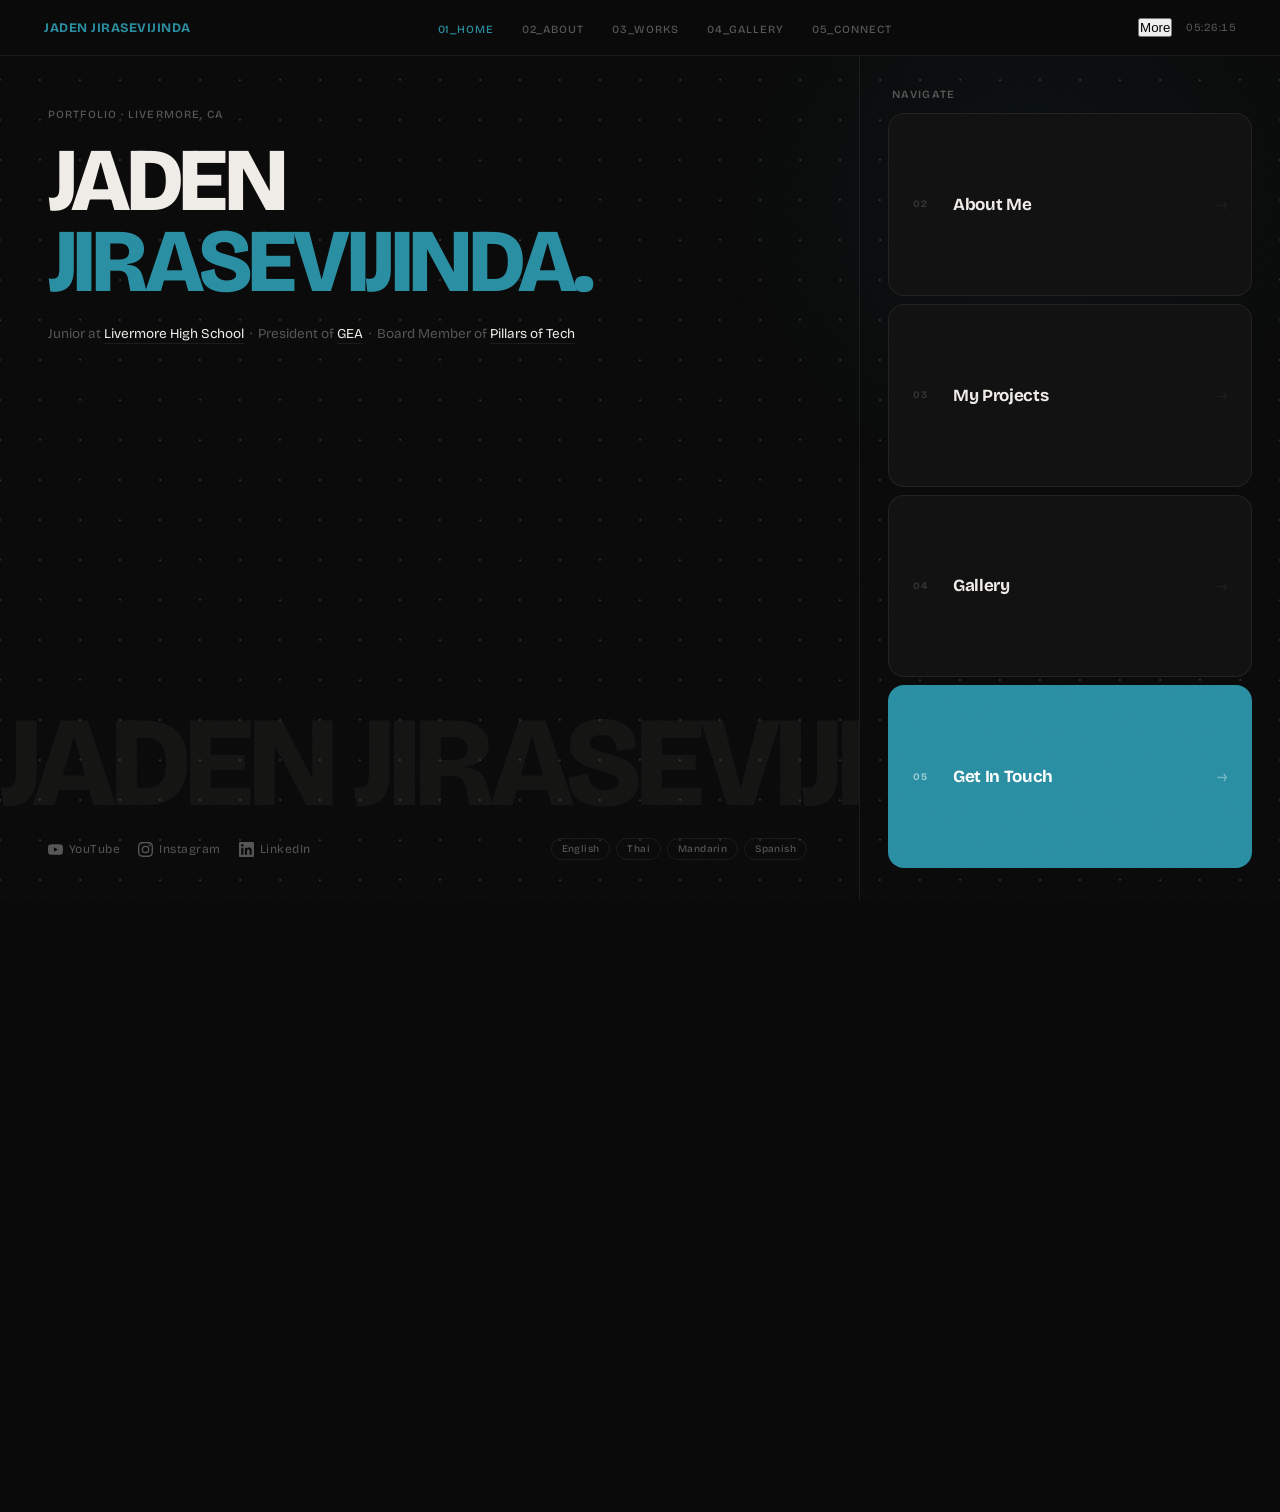
==== commit b55602c8: "Update index.html" ====
--- a/index.html
+++ b/index.html
@@ -26,6 +26,7 @@
       <li><a href="contact.html">05_CONNECT</a></li>
     </ul>
     <div class="nav-right">
+      <button class="more-btn" id="more-btn" onclick="openMore()">More</button>
       <div class="nav-time" id="clock">00:00:00</div>
     </div>
   </nav>
@@ -206,5 +207,159 @@
     });
   </script>
 
+
+  <!-- More sidebar -->
+  <div class="more-overlay" id="more-overlay" onclick="handleMoreOverlayClick(event)">
+    <div class="more-backdrop"></div>
+    <div class="more-sidebar" id="more-sidebar">
+
+      <div class="more-header">
+        <span class="more-header-title">More</span>
+        <button class="more-close" onclick="closeMore()">✕</button>
+      </div>
+
+      <div class="more-section">
+        <div class="more-section-label">Equipment</div>
+        <div class="more-item" onclick="openMoreModal('quickstart')">
+          <div class="more-item-icon">⚡</div>
+          <div class="more-item-body">
+            <div class="more-item-title">Quickstart</div>
+            <div class="more-item-sub">Jump right in — what you need to get started</div>
+          </div>
+          <span class="more-item-arrow">→</span>
+        </div>
+        <div class="more-item" onclick="openMoreModal('usage')">
+          <div class="more-item-icon">🎬</div>
+          <div class="more-item-body">
+            <div class="more-item-title">Usage Guide</div>
+            <div class="more-item-sub">Camera, audio, and editing setup breakdown</div>
+          </div>
+          <span class="more-item-arrow">→</span>
+        </div>
+      </div>
+
+      <div class="more-divider"></div>
+
+      <div class="more-section" style="padding-top:20px;">
+        <div class="more-section-label">Learning</div>
+        <div class="more-item" onclick="openMoreModal('tutorials')">
+          <div class="more-item-icon">📖</div>
+          <div class="more-item-body">
+            <div class="more-item-title">Tutorials</div>
+            <div class="more-item-sub">Step-by-step guides for video, photo & web</div>
+          </div>
+          <span class="more-item-arrow">→</span>
+        </div>
+        <div class="more-item" onclick="openMoreModal('resources')">
+          <div class="more-item-icon">🔗</div>
+          <div class="more-item-body">
+            <div class="more-item-title">Resources</div>
+            <div class="more-item-sub">Tools, apps, and links I actually use</div>
+          </div>
+          <span class="more-item-arrow">→</span>
+        </div>
+      </div>
+
+      <div class="more-divider"></div>
+
+      <div class="more-section" style="padding-top:20px;">
+        <div class="more-section-label">Other</div>
+        <a class="more-item" href="https://github.com/jadenjirasevijinda/jadenjirasevijinda" target="_blank" rel="noopener">
+          <div class="more-item-icon">
+            <svg width="15" height="15" viewBox="0 0 24 24" fill="currentColor"><path d="M12 0C5.374 0 0 5.373 0 12c0 5.302 3.438 9.8 8.207 11.387.599.111.793-.261.793-.577v-2.234c-3.338.726-4.033-1.416-4.033-1.416-.546-1.387-1.333-1.756-1.333-1.756-1.089-.745.083-.729.083-.729 1.205.084 1.839 1.237 1.839 1.237 1.07 1.834 2.807 1.304 3.492.997.107-.775.418-1.305.762-1.604-2.665-.305-5.467-1.334-5.467-5.931 0-1.311.469-2.381 1.236-3.221-.124-.303-.535-1.524.117-3.176 0 0 1.008-.322 3.301 1.23A11.509 11.509 0 0 1 12 5.803c1.02.005 2.047.138 3.006.404 2.291-1.552 3.297-1.23 3.297-1.23.653 1.653.242 2.874.118 3.176.77.84 1.235 1.911 1.235 3.221 0 4.609-2.807 5.624-5.479 5.921.43.372.823 1.102.823 2.222v3.293c0 .319.192.694.801.576C20.566 21.797 24 17.3 24 12c0-6.627-5.373-12-12-12z"/></svg>
+          </div>
+          <div class="more-item-body">
+            <div class="more-item-title">Source Code</div>
+            <div class="more-item-sub">This site on GitHub</div>
+          </div>
+          <span class="more-item-arrow">↗</span>
+        </a>
+        <div class="more-item" onclick="openMoreModal('changelog')">
+          <div class="more-item-icon">📝</div>
+          <div class="more-item-body">
+            <div class="more-item-title">Changelog</div>
+            <div class="more-item-sub">What's new on this site</div>
+          </div>
+          <span class="more-item-arrow">→</span>
+        </div>
+      </div>
+
+      <div class="more-footer">
+        <div class="more-footer-text">Built with Claude AI · Hosted on Vercel</div>
+      </div>
+
+    </div>
+  </div>
+
+  <!-- More content modals -->
+  <div class="org-overlay" id="more-modal-overlay" onclick="closeMoreModal(event)" style="z-index:2500;">
+    <div class="org-modal" id="more-modal-box">
+      <button class="org-close" onclick="document.getElementById('more-modal-overlay').classList.remove('open')">✕</button>
+      <div class="org-tag" id="mm-tag"></div>
+      <div class="org-name" id="mm-title"></div>
+      <p class="org-desc" id="mm-body"></p>
+    </div>
+  </div>
+
+  <script>
+    const moreContent = {
+      quickstart: {
+        tag: 'Equipment · Quickstart',
+        title: 'Getting Started',
+        body: 'To get started with videography you need a camera, a microphone, and a way to edit. I shoot on a Sony camera, record audio with a Rodecaster Pro, and edit everything in DaVinci Resolve. For photography I use the same camera with a good lens and edit in Lightroom. Start simple — great content comes from great stories, not great gear.'
+      },
+      usage: {
+        tag: 'Equipment · Usage Guide',
+        title: 'My Setup',
+        body: 'Camera: Sony mirrorless — great for both photo and video. Audio: Rodecaster Pro for podcast/vodcast recording, clean gain and easy mixing. Editing: DaVinci Resolve for video (free and powerful), Adobe Lightroom for photo color grading. Web: VS Code + Claude AI for vibe coding, GitHub for version control, Vercel for hosting.'
+      },
+      tutorials: {
+        tag: 'Learning · Tutorials',
+        title: 'Tutorials',
+        body: 'I'm working on a series of tutorials covering video editing in DaVinci Resolve, photography basics, and web development with AI tools. Check my YouTube channel @thereal_jasian for the latest walkthroughs and breakdowns.'
+      },
+      resources: {
+        tag: 'Learning · Resources',
+        title: 'Tools I Use',
+        body: 'Video: DaVinci Resolve, Rodecaster Pro, Sony camera. Photo: Adobe Lightroom, Capture One. Web: VS Code, Claude AI, Vercel, GitHub. Design: Figma. Learning: YouTube, official docs, and a lot of trial and error.'
+      },
+      changelog: {
+        tag: 'Site · Changelog',
+        title: 'What's New',
+        body: 'v2.0 — Complete redesign with new teal accent color, split-panel layout, and dot grid background. New pages for About, Works, Gallery, and Connect. Language detail modals, org popups, and project modals all added. Hosted on Vercel, files on GitHub.'
+      }
+    };
+
+    function openMore() {
+      document.getElementById('more-overlay').classList.add('open');
+      document.getElementById('more-btn').classList.add('open');
+    }
+    function closeMore() {
+      document.getElementById('more-overlay').classList.remove('open');
+      document.getElementById('more-btn').classList.remove('open');
+    }
+    function handleMoreOverlayClick(e) {
+      if (e.target === document.getElementById('more-overlay') ||
+          e.target.classList.contains('more-backdrop')) closeMore();
+    }
+    function openMoreModal(key) {
+      const d = moreContent[key]; if (!d) return;
+      document.getElementById('mm-tag').textContent   = d.tag;
+      document.getElementById('mm-title').textContent = d.title;
+      document.getElementById('mm-body').textContent  = d.body;
+      document.getElementById('more-modal-overlay').classList.add('open');
+    }
+    function closeMoreModal(e) {
+      if (e.target === document.getElementById('more-modal-overlay'))
+        document.getElementById('more-modal-overlay').classList.remove('open');
+    }
+    document.addEventListener('keydown', e => {
+      if (e.key === 'Escape') {
+        closeMore();
+        document.getElementById('more-modal-overlay').classList.remove('open');
+      }
+    });
+  </script>
+
 </body>
 </html>
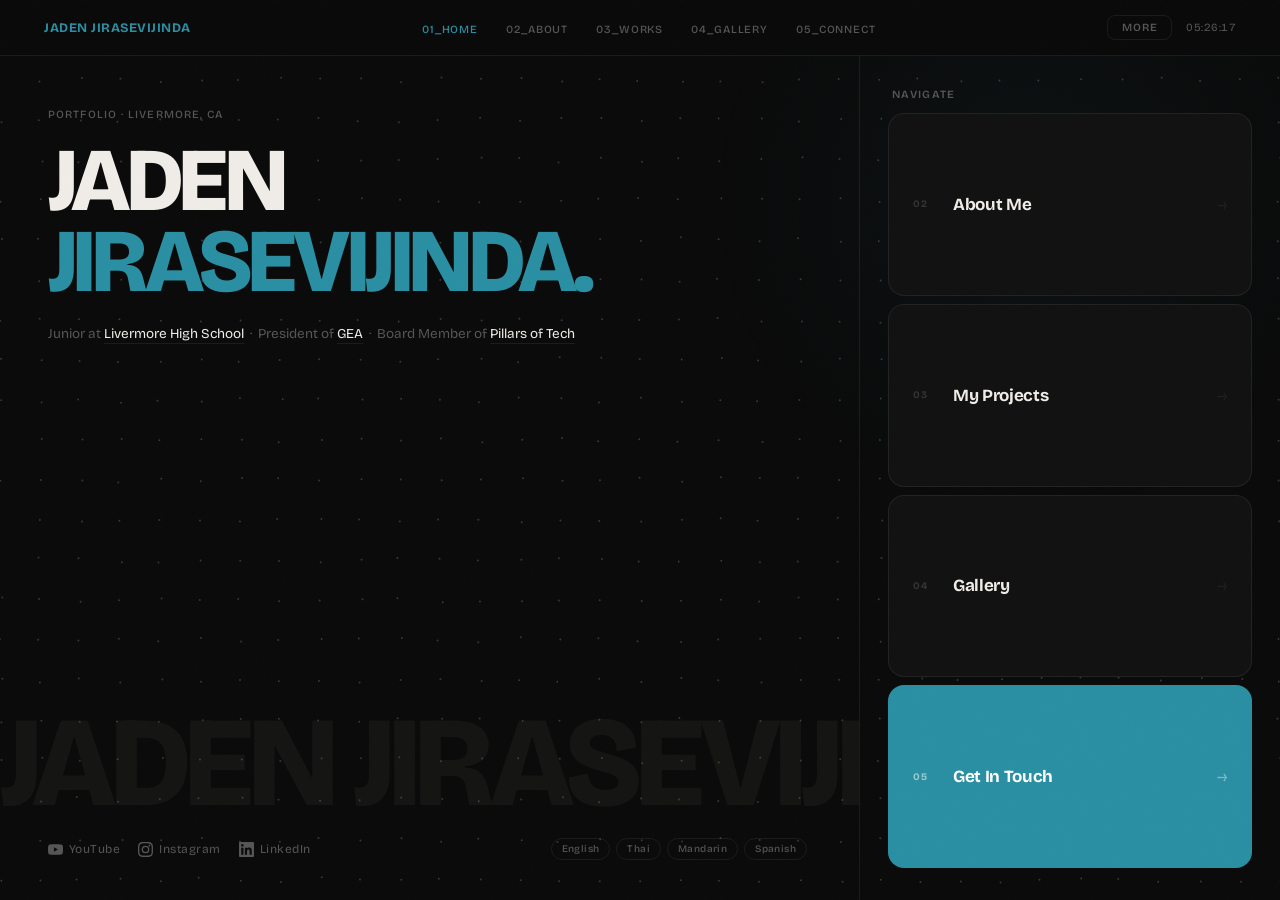
==== commit e9aa8805: "Update index.html" ====
--- a/index.html
+++ b/index.html
@@ -208,60 +208,46 @@
   </script>
 
 
-  <!-- More sidebar -->
+  <!-- ── More Sidebar ── -->
   <div class="more-overlay" id="more-overlay" onclick="handleMoreOverlayClick(event)">
     <div class="more-backdrop"></div>
     <div class="more-sidebar" id="more-sidebar">
-
       <div class="more-header">
         <span class="more-header-title">More</span>
         <button class="more-close" onclick="closeMore()">✕</button>
       </div>
-
       <div class="more-section">
         <div class="more-section-label">Equipment</div>
-        <div class="more-item" onclick="openMoreModal('quickstart')">
+        <a class="more-item" href="equipment.html">
           <div class="more-item-icon">⚡</div>
           <div class="more-item-body">
-            <div class="more-item-title">Quickstart</div>
+            <div class="more-item-title">Quickstart + Usage</div>
             <div class="more-item-sub">Jump right in — what you need to get started</div>
           </div>
           <span class="more-item-arrow">→</span>
-        </div>
-        <div class="more-item" onclick="openMoreModal('usage')">
-          <div class="more-item-icon">🎬</div>
-          <div class="more-item-body">
-            <div class="more-item-title">Usage Guide</div>
-            <div class="more-item-sub">Camera, audio, and editing setup breakdown</div>
-          </div>
-          <span class="more-item-arrow">→</span>
-        </div>
-      </div>
-
+        </a>
+      </div>
       <div class="more-divider"></div>
-
       <div class="more-section" style="padding-top:20px;">
         <div class="more-section-label">Learning</div>
-        <div class="more-item" onclick="openMoreModal('tutorials')">
+        <a class="more-item" href="tutorials.html">
           <div class="more-item-icon">📖</div>
           <div class="more-item-body">
             <div class="more-item-title">Tutorials</div>
-            <div class="more-item-sub">Step-by-step guides for video, photo & web</div>
+            <div class="more-item-sub">Step-by-step guides for video &amp; audio</div>
           </div>
           <span class="more-item-arrow">→</span>
-        </div>
-        <div class="more-item" onclick="openMoreModal('resources')">
+        </a>
+        <a class="more-item" href="resources.html">
           <div class="more-item-icon">🔗</div>
           <div class="more-item-body">
             <div class="more-item-title">Resources</div>
-            <div class="more-item-sub">Tools, apps, and links I actually use</div>
+            <div class="more-item-sub">Tools, apps, and gear links I use</div>
           </div>
           <span class="more-item-arrow">→</span>
-        </div>
-      </div>
-
+        </a>
+      </div>
       <div class="more-divider"></div>
-
       <div class="more-section" style="padding-top:20px;">
         <div class="more-section-label">Other</div>
         <a class="more-item" href="https://github.com/jadenjirasevijinda/jadenjirasevijinda" target="_blank" rel="noopener">
@@ -274,63 +260,14 @@
           </div>
           <span class="more-item-arrow">↗</span>
         </a>
-        <div class="more-item" onclick="openMoreModal('changelog')">
-          <div class="more-item-icon">📝</div>
-          <div class="more-item-body">
-            <div class="more-item-title">Changelog</div>
-            <div class="more-item-sub">What's new on this site</div>
-          </div>
-          <span class="more-item-arrow">→</span>
-        </div>
-      </div>
-
+      </div>
       <div class="more-footer">
         <div class="more-footer-text">Built with Claude AI · Hosted on Vercel</div>
       </div>
-
     </div>
   </div>
-
-  <!-- More content modals -->
-  <div class="org-overlay" id="more-modal-overlay" onclick="closeMoreModal(event)" style="z-index:2500;">
-    <div class="org-modal" id="more-modal-box">
-      <button class="org-close" onclick="document.getElementById('more-modal-overlay').classList.remove('open')">✕</button>
-      <div class="org-tag" id="mm-tag"></div>
-      <div class="org-name" id="mm-title"></div>
-      <p class="org-desc" id="mm-body"></p>
-    </div>
-  </div>
-
   <script>
-    const moreContent = {
-      quickstart: {
-        tag: 'Equipment · Quickstart',
-        title: 'Getting Started',
-        body: 'To get started with videography you need a camera, a microphone, and a way to edit. I shoot on a Sony camera, record audio with a Rodecaster Pro, and edit everything in DaVinci Resolve. For photography I use the same camera with a good lens and edit in Lightroom. Start simple — great content comes from great stories, not great gear.'
-      },
-      usage: {
-        tag: 'Equipment · Usage Guide',
-        title: 'My Setup',
-        body: 'Camera: Sony mirrorless — great for both photo and video. Audio: Rodecaster Pro for podcast/vodcast recording, clean gain and easy mixing. Editing: DaVinci Resolve for video (free and powerful), Adobe Lightroom for photo color grading. Web: VS Code + Claude AI for vibe coding, GitHub for version control, Vercel for hosting.'
-      },
-      tutorials: {
-        tag: 'Learning · Tutorials',
-        title: 'Tutorials',
-        body: 'I'm working on a series of tutorials covering video editing in DaVinci Resolve, photography basics, and web development with AI tools. Check my YouTube channel @thereal_jasian for the latest walkthroughs and breakdowns.'
-      },
-      resources: {
-        tag: 'Learning · Resources',
-        title: 'Tools I Use',
-        body: 'Video: DaVinci Resolve, Rodecaster Pro, Sony camera. Photo: Adobe Lightroom, Capture One. Web: VS Code, Claude AI, Vercel, GitHub. Design: Figma. Learning: YouTube, official docs, and a lot of trial and error.'
-      },
-      changelog: {
-        tag: 'Site · Changelog',
-        title: 'What's New',
-        body: 'v2.0 — Complete redesign with new teal accent color, split-panel layout, and dot grid background. New pages for About, Works, Gallery, and Connect. Language detail modals, org popups, and project modals all added. Hosted on Vercel, files on GitHub.'
-      }
-    };
-
-    function openMore() {
+    function openMore()  {
       document.getElementById('more-overlay').classList.add('open');
       document.getElementById('more-btn').classList.add('open');
     }
@@ -342,23 +279,7 @@
       if (e.target === document.getElementById('more-overlay') ||
           e.target.classList.contains('more-backdrop')) closeMore();
     }
-    function openMoreModal(key) {
-      const d = moreContent[key]; if (!d) return;
-      document.getElementById('mm-tag').textContent   = d.tag;
-      document.getElementById('mm-title').textContent = d.title;
-      document.getElementById('mm-body').textContent  = d.body;
-      document.getElementById('more-modal-overlay').classList.add('open');
-    }
-    function closeMoreModal(e) {
-      if (e.target === document.getElementById('more-modal-overlay'))
-        document.getElementById('more-modal-overlay').classList.remove('open');
-    }
-    document.addEventListener('keydown', e => {
-      if (e.key === 'Escape') {
-        closeMore();
-        document.getElementById('more-modal-overlay').classList.remove('open');
-      }
-    });
+    document.addEventListener('keydown', e => { if (e.key === 'Escape') closeMore(); });
   </script>
 
 </body>
--- a/styles.css
+++ b/styles.css
@@ -24,7 +24,7 @@
 
 /* ── Reset ────────────────────────────────────── */
 *, *::before, *::after { box-sizing: border-box; margin: 0; padding: 0; }
-html, body { height: 100%; overflow: hidden; }
+html, body { height: 100%; }
 
 body {
   background: var(--bg);
@@ -350,6 +350,181 @@
 .skill-dot.no    { background: var(--faint); border: 1px solid var(--sub); }
 .skill-label     { color: var(--sub); }
 .skill-label b   { color: var(--text); font-weight: 500; }
+
+/* ════════════════════════════════════════════════
+   MORE BUTTON
+════════════════════════════════════════════════ */
+.more-btn {
+  background: none;
+  border: 1px solid var(--line);
+  border-radius: 8px;
+  padding: 5px 14px;
+  font-size: 11px; font-weight: 600;
+  letter-spacing: .08em; text-transform: uppercase;
+  color: var(--sub); cursor: pointer;
+  font-family: inherit;
+  transition: color .2s, border-color .2s, background .2s;
+}
+.more-btn:hover,
+.more-btn.open {
+  color: var(--accent);
+  border-color: rgba(42,143,163,.4);
+  background: rgba(42,143,163,.07);
+}
+
+/* ════════════════════════════════════════════════
+   MORE SIDEBAR
+════════════════════════════════════════════════ */
+.more-overlay {
+  position: fixed; inset: 0;
+  z-index: 800;
+  pointer-events: none;
+}
+.more-overlay.open { pointer-events: all; }
+
+.more-backdrop {
+  position: absolute; inset: 0;
+  background: rgba(0,0,0,.45);
+  opacity: 0;
+  transition: opacity .3s;
+}
+.more-overlay.open .more-backdrop { opacity: 1; }
+
+.more-sidebar {
+  position: absolute;
+  top: 0; right: 0;
+  width: 380px; height: 100%;
+  background: #111;
+  border-left: 1px solid var(--line);
+  display: flex; flex-direction: column;
+  transform: translateX(100%);
+  transition: transform .35s cubic-bezier(.32,.72,0,1);
+  overflow-y: auto;
+}
+.more-overlay.open .more-sidebar { transform: translateX(0); }
+
+.more-header {
+  display: flex; align-items: center; justify-content: space-between;
+  padding: 18px 24px;
+  border-bottom: 1px solid var(--line);
+  flex-shrink: 0;
+}
+.more-header-title {
+  font-size: 11px; font-weight: 700;
+  letter-spacing: .1em; text-transform: uppercase;
+  color: var(--sub);
+}
+.more-close {
+  background: none; border: none; cursor: pointer;
+  font-size: 18px; color: var(--sub);
+  font-family: inherit;
+  transition: color .2s;
+}
+.more-close:hover { color: var(--text); }
+
+.more-section { padding: 20px 24px 0; }
+.more-section-label {
+  font-size: 10px; font-weight: 700;
+  color: var(--sub); letter-spacing: .1em;
+  text-transform: uppercase; margin-bottom: 10px;
+}
+
+.more-item {
+  display: flex; align-items: flex-start; gap: 14px;
+  padding: 14px 16px;
+  border-radius: 12px;
+  border: 1px solid var(--line);
+  background: var(--s1);
+  text-decoration: none; color: var(--text);
+  margin-bottom: 8px; cursor: pointer;
+  transition: background .2s, border-color .2s, transform .15s;
+  position: relative; overflow: hidden;
+}
+.more-item:hover {
+  background: var(--s2);
+  border-color: rgba(42,143,163,.3);
+  transform: translateX(3px);
+}
+.more-item-icon {
+  width: 34px; height: 34px; border-radius: 9px;
+  background: rgba(42,143,163,.08);
+  border: 1px solid rgba(42,143,163,.2);
+  display: flex; align-items: center; justify-content: center;
+  color: var(--accent); flex-shrink: 0; font-size: 15px;
+}
+.more-item-body { flex: 1; }
+.more-item-title {
+  font-size: 13px; font-weight: 600;
+  letter-spacing: -.01em; margin-bottom: 2px;
+}
+.more-item-sub {
+  font-size: 11px; color: var(--sub); line-height: 1.45;
+}
+.more-item-arrow {
+  font-size: 14px; color: var(--faint);
+  align-self: center; flex-shrink: 0;
+  transition: color .2s, transform .2s;
+}
+.more-item:hover .more-item-arrow {
+  color: var(--accent);
+  transform: translateX(3px);
+}
+
+.more-divider {
+  height: 1px; background: var(--line);
+  margin: 20px 24px 0;
+}
+
+.more-footer {
+  padding: 20px 24px;
+  margin-top: auto;
+}
+.more-footer-text {
+  font-size: 11px; color: var(--sub);
+  letter-spacing: .02em; line-height: 1.6;
+}
+
+/* ════════════════════════════════════════════════
+   SHARED MODAL (org popup, lang, more content)
+════════════════════════════════════════════════ */
+.overlay-modal {
+  position: fixed; inset: 0;
+  background: rgba(0,0,0,.6);
+  backdrop-filter: blur(8px);
+  -webkit-backdrop-filter: blur(8px);
+  z-index: 2000;
+  display: flex; align-items: center; justify-content: center;
+  opacity: 0; pointer-events: none;
+  transition: opacity .2s;
+  padding: 20px;
+}
+.overlay-modal.open { opacity: 1; pointer-events: all; }
+.overlay-modal-box {
+  background: #161616;
+  border: 1px solid rgba(42,143,163,.25);
+  border-radius: 18px; padding: 32px;
+  width: 100%; max-width: 420px;
+  position: relative;
+  transform: translateY(12px);
+  transition: transform .25s cubic-bezier(.32,.72,0,1);
+  max-height: 90vh; overflow-y: auto;
+}
+.overlay-modal.open .overlay-modal-box { transform: translateY(0); }
+.overlay-modal-close {
+  position: absolute; top: 14px; right: 16px;
+  background: none; border: none; cursor: pointer;
+  font-size: 18px; color: var(--sub);
+  font-family: inherit; transition: color .2s;
+}
+.overlay-modal-close:hover { color: var(--text); }
+
+/* ════════════════════════════════════════════════
+   TICKER KEYFRAME (shared across pages)
+════════════════════════════════════════════════ */
+@keyframes ticker-scroll {
+  from { transform: translateX(0); }
+  to   { transform: translateX(-50%); }
+}
 
 /* ════════════════════════════════════════════════
    RESPONSIVE
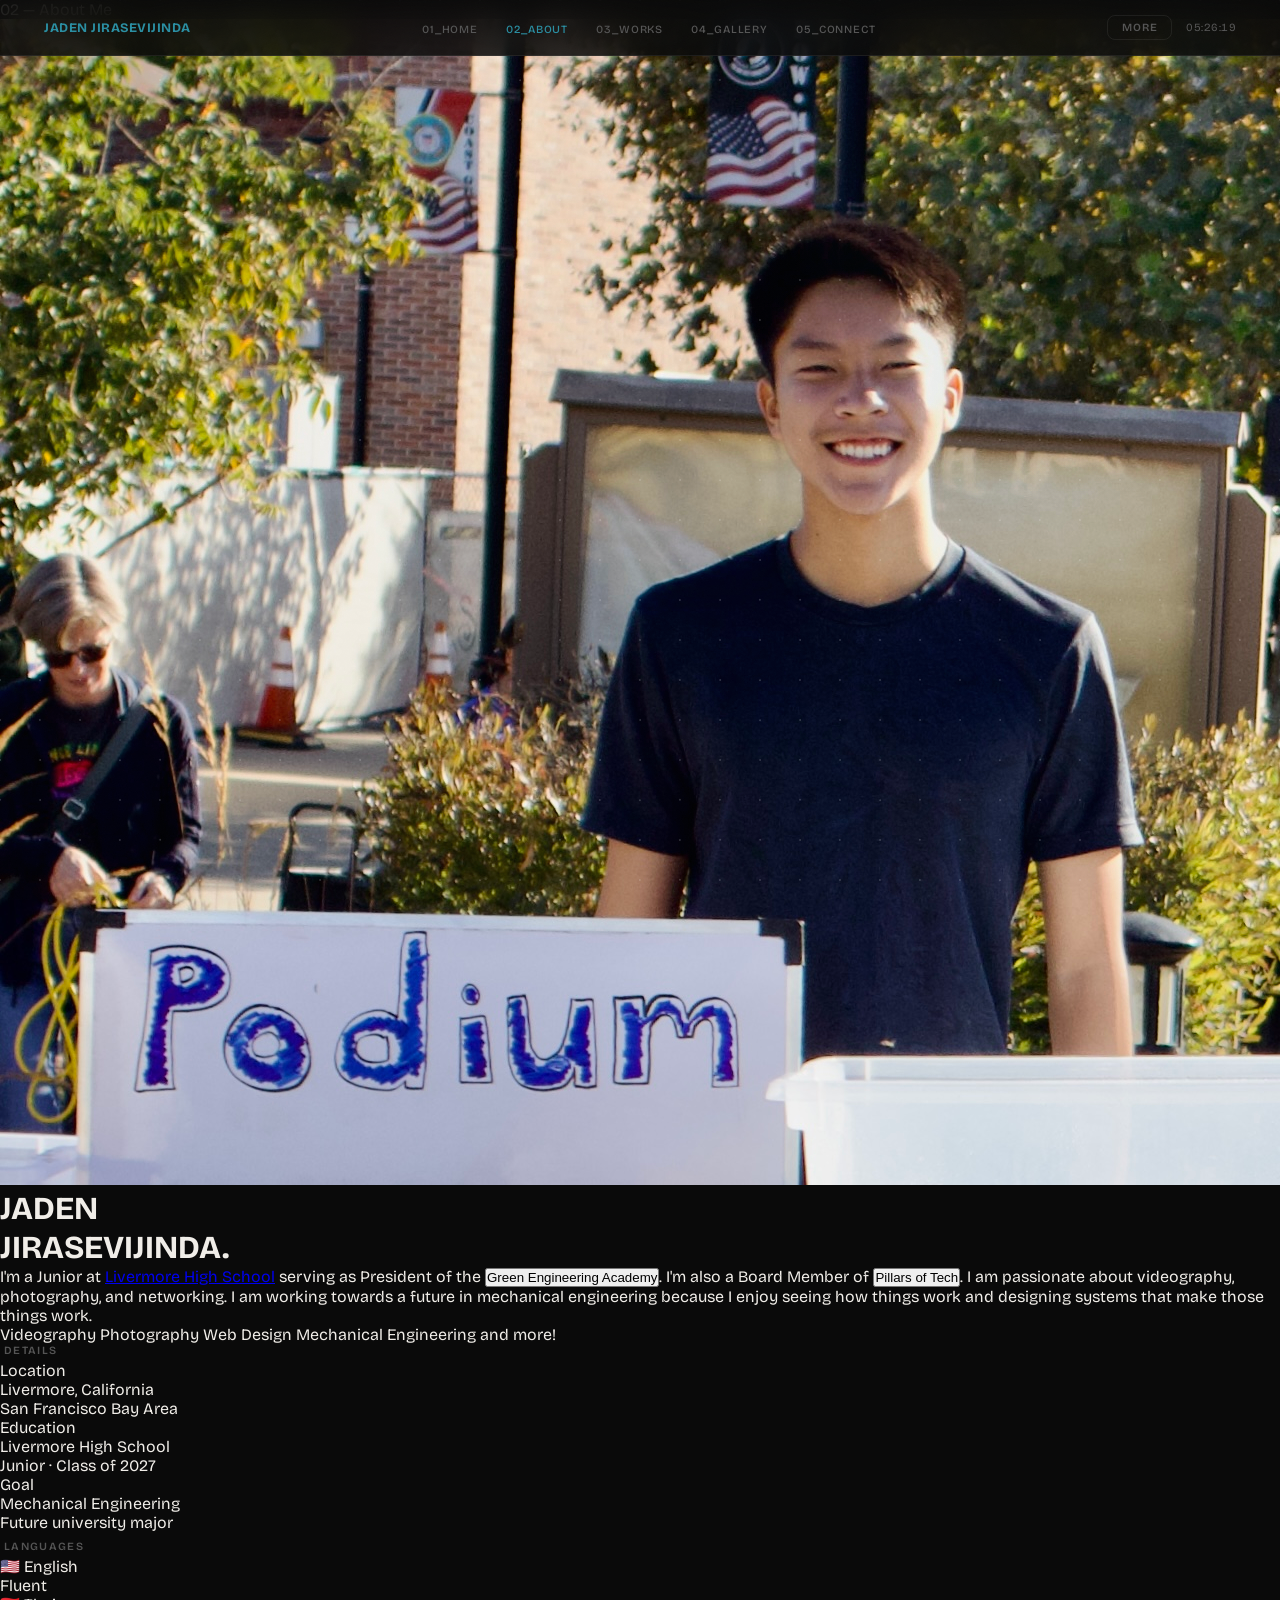
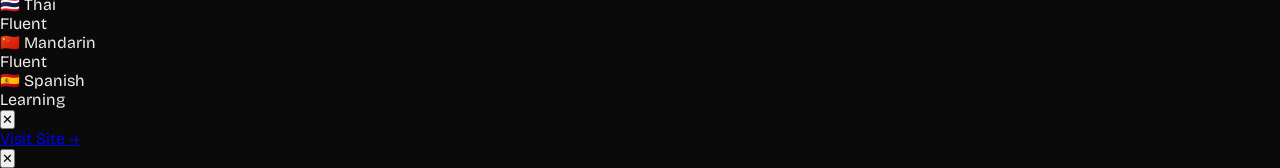
==== commit c4214094: "Update index.html" ====
--- a/index.html
+++ b/index.html
@@ -3,24 +3,19 @@
 <head>
   <meta charset="UTF-8"/>
   <meta name="viewport" content="width=device-width, initial-scale=1.0"/>
-  <title>Jaden Jirasevijinda</title>
+  <title>About — Jaden Jirasevijinda</title>
   <link href="https://fonts.googleapis.com/css2?family=Bricolage+Grotesque:wght@300;400;500;600;700;800&family=Instrument+Serif:ital@1&display=swap" rel="stylesheet">
   <link rel="stylesheet" href="styles.css">
 </head>
 <body>
-
-  <!-- Dot canvas (animated by portfolio.js) -->
   <canvas id="dot-canvas"></canvas>
-
-  <!-- Ambient glow -->
   <div class="glow"></div>
 
-  <!-- ── NAV ── -->
   <nav>
-    <a class="nav-logo" href="#">JADEN JIRASEVIJINDA</a>
+    <a class="nav-logo" href="index.html">JADEN JIRASEVIJINDA</a>
     <ul class="nav-links">
-      <li><a href="#" class="active">01_HOME</a></li>
-      <li><a href="about.html">02_ABOUT</a></li>
+      <li><a href="index.html">01_HOME</a></li>
+      <li><a href="about.html" class="active">02_ABOUT</a></li>
       <li><a href="projects.html">03_WORKS</a></li>
       <li><a href="photos.html">04_GALLERY</a></li>
       <li><a href="contact.html">05_CONNECT</a></li>
@@ -31,113 +26,143 @@
     </div>
   </nav>
 
-  <!-- ── SHELL ── -->
-  <div class="shell">
-
-    <!-- LEFT PANEL -->
-    <div class="left">
-
-      <!-- Scrolling ticker -->
-      <div class="ticker-wrap" aria-hidden="true">
-        <div class="ticker">
-          <span>JADEN JIRASEVIJINDA</span>
-          <span>JADEN JIRASEVIJINDA</span>
-          <span>JADEN JIRASEVIJINDA</span>
+  <div class="page-shell">
+    <div class="about-left">
+      <div class="page-eyebrow">02 — About Me</div>
+      <div class="about-photo-wrap">
+        <img src="media/me.jpg" alt="Jaden Jirasevijinda"/>
+      </div>
+      <h1 class="page-heading">JADEN<br><span class="ac">JIRASEVIJINDA.</span></h1>
+      <p class="about-bio">
+        I'm a Junior at <a href="https://livermorehigh.livermoreschools.org/" target="_blank">Livermore High School</a> serving as President of the
+        <button onclick="openOrg('gea')">Green Engineering Academy</button>.
+        I'm also a Board Member of <button onclick="openOrg('pot')">Pillars of Tech</button>.
+        I am passionate about videography, photography, and networking.
+        I am working towards a future in mechanical engineering because I enjoy seeing how things work
+        and designing systems that make those things work.
+      </p>
+      <div class="interest-tags">
+        <span class="interest-tag">Videography</span>
+        <span class="interest-tag">Photography</span>
+        <span class="interest-tag">Web Design</span>
+        <span class="interest-tag">Mechanical Engineering</span>
+        <span class="interest-tag">and more!</span>
+      </div>
+    </div>
+
+    <div class="about-right">
+      <div class="right-label">Details</div>
+      <div class="info-card">
+        <div class="info-card-label">Location</div>
+        <div class="info-card-value">Livermore, California</div>
+        <div class="info-card-sub">San Francisco Bay Area</div>
+      </div>
+      <div class="info-card">
+        <div class="info-card-label">Education</div>
+        <div class="info-card-value">Livermore High School</div>
+        <div class="info-card-sub">Junior · Class of 2027</div>
+      </div>
+      <div class="info-card">
+        <div class="info-card-label">Goal</div>
+        <div class="info-card-value">Mechanical Engineering</div>
+        <div class="info-card-sub">Future university major</div>
+      </div>
+
+      <div class="right-label" style="margin-top:8px;">Languages</div>
+      <div class="lang-card">
+        <div class="lang-row lang-clickable" onclick="openLang('english')">
+          <span class="lang-flag">🇺🇸</span>
+          <span class="lang-name">English</span>
+          <div class="lang-pips">
+            <div class="pip on"></div><div class="pip on"></div>
+            <div class="pip on"></div><div class="pip on"></div>
+          </div>
+          <span class="lang-level fluent">Fluent</span>
         </div>
-      </div>
-
-      <!-- Hero content -->
-      <div class="left-top">
-        <div class="hero-eyebrow">Portfolio · Livermore, CA</div>
-        <h1 class="hero-name">
-          <span class="first">JADEN</span>
-          <span class="last">JIRASEVIJINDA.</span>
-        </h1>
-        <p class="hero-desc" style="white-space:nowrap;">
-          Junior at <a href="https://livermorehigh.livermoreschools.org/" target="_blank">Livermore High School</a>
-          &nbsp;·&nbsp; President of <a href="https://linktr.ee/livermoregea" target="_blank">GEA</a>
-          &nbsp;·&nbsp; Board Member of <a href="https://www.pillarsoftech.org/" target="_blank">Pillars of Tech</a>
-        </p>
-      </div>
-
-      <!-- Socials + language chips -->
-      <div class="left-bot">
-        <div class="socials">
-          <a class="soc" href="https://www.youtube.com/@thereal_jasian" target="_blank" rel="noopener">
-            <svg width="15" height="15" viewBox="0 0 24 24" fill="currentColor"><path d="M23.498 6.186a3.016 3.016 0 0 0-2.122-2.136C19.505 3.545 12 3.545 12 3.545s-7.505 0-9.377.505A3.017 3.017 0 0 0 .502 6.186C0 8.07 0 12 0 12s0 3.93.502 5.814a3.016 3.016 0 0 0 2.122 2.136c1.871.505 9.376.505 9.376.505s7.505 0 9.377-.505a3.015 3.015 0 0 0 2.122-2.136C24 15.93 24 12 24 12s0-3.93-.502-5.814zM9.545 15.568V8.432L15.818 12l-6.273 3.568z"/></svg>
-            YouTube
-          </a>
-          <a class="soc" href="https://www.instagram.com/thereal_jasian" target="_blank" rel="noopener">
-            <svg width="15" height="15" viewBox="0 0 24 24" fill="currentColor"><path d="M12 2.163c3.204 0 3.584.012 4.85.07 3.252.148 4.771 1.691 4.919 4.919.058 1.265.069 1.645.069 4.849 0 3.205-.012 3.584-.069 4.849-.149 3.225-1.664 4.771-4.919 4.919-1.266.058-1.644.07-4.85.07-3.204 0-3.584-.012-4.849-.07-3.26-.149-4.771-1.699-4.919-4.92-.058-1.265-.07-1.644-.07-4.849 0-3.204.013-3.583.07-4.849.149-3.227 1.664-4.771 4.919-4.919 1.266-.057 1.645-.069 4.849-.069zM12 0C8.741 0 8.333.014 7.053.072 2.695.272.273 2.69.073 7.052.014 8.333 0 8.741 0 12c0 3.259.014 3.668.072 4.948.2 4.358 2.618 6.78 6.98 6.98C8.333 23.986 8.741 24 12 24c3.259 0 3.668-.014 4.948-.072 4.354-.2 6.782-2.618 6.979-6.98.059-1.28.073-1.689.073-4.948 0-3.259-.014-3.667-.072-4.947-.196-4.354-2.617-6.78-6.979-6.98C15.668.014 15.259 0 12 0zm0 5.838a6.162 6.162 0 1 0 0 12.324 6.162 6.162 0 0 0 0-12.324zM12 16a4 4 0 1 1 0-8 4 4 0 0 1 0 8zm6.406-11.845a1.44 1.44 0 1 0 0 2.881 1.44 1.44 0 0 0 0-2.881z"/></svg>
-            Instagram
-          </a>
-          <a class="soc" href="https://www.linkedin.com/in/jadenjirasevijinda" target="_blank" rel="noopener">
-            <svg width="15" height="15" viewBox="0 0 24 24" fill="currentColor"><path d="M20.447 20.452h-3.554v-5.569c0-1.328-.027-3.037-1.852-3.037-1.853 0-2.136 1.445-2.136 2.939v5.667H9.351V9h3.414v1.561h.046c.477-.9 1.637-1.85 3.37-1.85 3.601 0 4.267 2.37 4.267 5.455v6.286zM5.337 7.433a2.062 2.062 0 0 1-2.063-2.065 2.064 2.064 0 1 1 2.063 2.065zm1.782 13.019H3.555V9h3.564v11.452zM22.225 0H1.771C.792 0 0 .774 0 1.729v20.542C0 23.227.792 24 1.771 24h20.451C23.2 24 24 23.227 24 22.271V1.729C24 .774 23.2 0 22.222 0h.003z"/></svg>
-            LinkedIn
-          </a>
+        <div class="lang-row lang-clickable" onclick="openLang('thai')">
+          <span class="lang-flag">🇹🇭</span>
+          <span class="lang-name">Thai</span>
+          <div class="lang-pips">
+            <div class="pip on"></div><div class="pip on"></div>
+            <div class="pip on"></div><div class="pip on"></div>
+          </div>
+          <span class="lang-level fluent">Fluent</span>
         </div>
-        <div class="lang-chips">
-          <button class="chip lang-btn" data-lang="english">English</button>
-          <button class="chip lang-btn" data-lang="thai">Thai</button>
-          <button class="chip lang-btn" data-lang="mandarin">Mandarin</button>
-          <button class="chip lang-btn" data-lang="spanish">Spanish</button>
+        <div class="lang-row lang-clickable" onclick="openLang('mandarin')">
+          <span class="lang-flag">🇨🇳</span>
+          <span class="lang-name">Mandarin</span>
+          <div class="lang-pips">
+            <div class="pip on"></div><div class="pip on"></div>
+            <div class="pip"></div><div class="pip"></div>
+          </div>
+          <span class="lang-level fluent">Fluent</span>
         </div>
-      </div>
-
-    </div>
-
-    <!-- RIGHT PANEL — nav cards -->
-    <div class="right">
-      <div class="right-label">Navigate</div>
-
-      <a class="nav-card" href="about.html">
-        <span class="nc-num">02</span>
-        <div class="nc-body">
-          <div class="nc-title">About Me</div>
+        <div class="lang-row lang-clickable" onclick="openLang('spanish')">
+          <span class="lang-flag">🇪🇸</span>
+          <span class="lang-name">Spanish</span>
+          <div class="lang-pips">
+            <div class="pip partial"></div><div class="pip partial"></div>
+            <div class="pip"></div><div class="pip"></div>
+          </div>
+          <span class="lang-level progress">Learning</span>
         </div>
-        <span class="nc-arrow">→</span>
-      </a>
-
-      <a class="nav-card" href="projects.html">
-        <span class="nc-num">03</span>
-        <div class="nc-body">
-          <div class="nc-title">My Projects</div>
-        </div>
-        <span class="nc-arrow">→</span>
-      </a>
-
-      <a class="nav-card" href="photos.html">
-        <span class="nc-num">04</span>
-        <div class="nc-body">
-          <div class="nc-title">Gallery</div>
-        </div>
-        <span class="nc-arrow">→</span>
-      </a>
-
-      <a class="nav-card accent" href="contact.html">
-        <span class="nc-num">05</span>
-        <div class="nc-body">
-          <div class="nc-title">Get In Touch</div>
-        </div>
-        <span class="nc-arrow">→</span>
-      </a>
-
+      </div>
     </div>
   </div>
 
-  <!-- ── LANGUAGE MODAL ── -->
-  <div class="lang-overlay" id="lang-overlay" onclick="closeLang(event)">
-    <div class="lang-modal" id="lang-modal">
-      <button class="lang-modal-close" onclick="closeLangBtn()">✕</button>
-      <div class="lang-modal-flag" id="lm-flag"></div>
-      <div class="lang-modal-name" id="lm-name"></div>
-      <div class="lang-modal-level" id="lm-level"></div>
-      <div class="lang-skills" id="lm-skills"></div>
+  <div class="org-overlay" id="org-overlay" onclick="closeOrg(event)">
+    <div class="org-modal">
+      <button class="org-close" onclick="document.getElementById('org-overlay').classList.remove('open')">✕</button>
+      <div class="org-tag" id="org-tag"></div>
+      <div class="org-name" id="org-name"></div>
+      <p class="org-desc" id="org-desc"></p>
+      <a class="org-link" id="org-url" href="#" target="_blank" rel="noopener">Visit Site →</a>
     </div>
   </div>
 
-  <!-- ── SCRIPTS ── -->
   <script src="portfolio.js"></script>
+  <script>
+    const orgs = {
+      gea: {
+        tag: 'Organization · Academy',
+        name: 'Green Engineering Academy',
+        desc: 'GEA is a California Partnership Academy at Livermore High School that blends academic coursework with career technical education. Students are prepared for careers in engineering and architecture using Project Lead the Way curriculum.',
+        url: 'https://livermorehigh.livermoreschools.org/academics/green-engineering-academy'
+      },
+      pot: {
+        tag: 'Organization · Nonprofit',
+        name: 'Pillars of Tech',
+        desc: 'Pillars of Tech is a group of passionate high school students dedicated to spreading STEM education and technology access to communities that need it the most.',
+        url: 'https://www.pillarsoftech.org/'
+      }
+    };
+    function openOrg(key) {
+      const o = orgs[key];
+      document.getElementById('org-tag').textContent  = o.tag;
+      document.getElementById('org-name').textContent = o.name;
+      document.getElementById('org-desc').textContent = o.desc;
+      document.getElementById('org-url').href         = o.url;
+      document.getElementById('org-overlay').classList.add('open');
+    }
+    function closeOrg(e) {
+      if (e.target === document.getElementById('org-overlay'))
+        document.getElementById('org-overlay').classList.remove('open');
+    }
+    document.addEventListener('keydown', e => {
+      if (e.key === 'Escape') document.getElementById('org-overlay').classList.remove('open');
+    });
+  </script>
+
+  <!-- Language detail modal -->
+  <div class="lang-modal-overlay" id="lang-modal-overlay" onclick="closeLangModal(event)">
+    <div class="lang-modal-box">
+      <button class="lm-close" onclick="document.getElementById('lang-modal-overlay').classList.remove('open')">✕</button>
+      <div class="lm-flag" id="lm-flag"></div>
+      <div class="lm-name" id="lm-name"></div>
+      <div class="lm-level" id="lm-level"></div>
+      <div class="lm-skills" id="lm-skills"></div>
+    </div>
+  </div>
   <script>
     const langData = {
       english: {
@@ -177,33 +202,24 @@
         ]
       }
     };
-
     function openLang(key) {
       const d = langData[key]; if (!d) return;
       document.getElementById('lm-flag').textContent  = d.flag;
       document.getElementById('lm-name').textContent  = d.name;
       document.getElementById('lm-level').textContent = d.level;
       document.getElementById('lm-skills').innerHTML  = d.skills.map(s =>
-        `<div class="lang-skill">
+        `<div class="lm-skill">
           <div class="skill-dot ${s.can ? 'yes' : 'no'}"></div>
           <div class="skill-label">${s.label}</div>
-        </div>`
-      ).join('');
-      document.getElementById('lang-overlay').classList.add('open');
-    }
-
-    function closeLang(e) {
-      if (e.target === document.getElementById('lang-overlay'))
-        document.getElementById('lang-overlay').classList.remove('open');
-    }
-    function closeLangBtn() {
-      document.getElementById('lang-overlay').classList.remove('open');
+        </div>`).join('');
+      document.getElementById('lang-modal-overlay').classList.add('open');
+    }
+    function closeLangModal(e) {
+      if (e.target === document.getElementById('lang-modal-overlay'))
+        document.getElementById('lang-modal-overlay').classList.remove('open');
     }
     document.addEventListener('keydown', e => {
-      if (e.key === 'Escape') document.getElementById('lang-overlay').classList.remove('open');
-    });
-    document.querySelectorAll('.lang-btn').forEach(btn => {
-      btn.addEventListener('click', () => openLang(btn.dataset.lang));
+      if (e.key === 'Escape') document.getElementById('lang-modal-overlay').classList.remove('open');
     });
   </script>
 
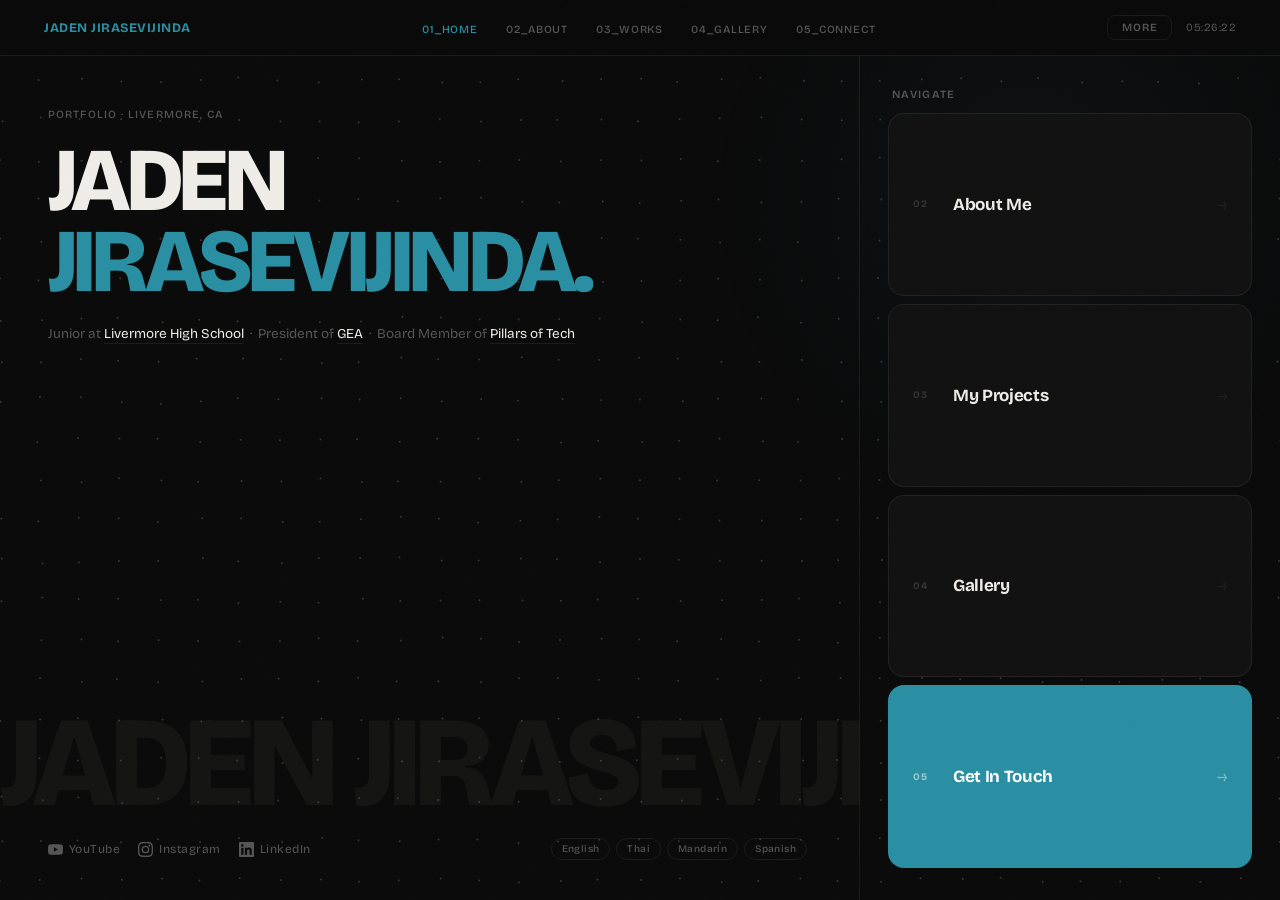
==== commit 6e08c08a: "Update index.html" ====
--- a/index.html
+++ b/index.html
@@ -3,19 +3,24 @@
 <head>
   <meta charset="UTF-8"/>
   <meta name="viewport" content="width=device-width, initial-scale=1.0"/>
-  <title>About — Jaden Jirasevijinda</title>
+  <title>Jaden Jirasevijinda</title>
   <link href="https://fonts.googleapis.com/css2?family=Bricolage+Grotesque:wght@300;400;500;600;700;800&family=Instrument+Serif:ital@1&display=swap" rel="stylesheet">
   <link rel="stylesheet" href="styles.css">
 </head>
 <body>
+
+  <!-- Dot canvas (animated by portfolio.js) -->
   <canvas id="dot-canvas"></canvas>
+
+  <!-- Ambient glow -->
   <div class="glow"></div>
 
+  <!-- ── NAV ── -->
   <nav>
-    <a class="nav-logo" href="index.html">JADEN JIRASEVIJINDA</a>
+    <a class="nav-logo" href="#">JADEN JIRASEVIJINDA</a>
     <ul class="nav-links">
-      <li><a href="index.html">01_HOME</a></li>
-      <li><a href="about.html" class="active">02_ABOUT</a></li>
+      <li><a href="#" class="active">01_HOME</a></li>
+      <li><a href="about.html">02_ABOUT</a></li>
       <li><a href="projects.html">03_WORKS</a></li>
       <li><a href="photos.html">04_GALLERY</a></li>
       <li><a href="contact.html">05_CONNECT</a></li>
@@ -26,143 +31,113 @@
     </div>
   </nav>
 
-  <div class="page-shell">
-    <div class="about-left">
-      <div class="page-eyebrow">02 — About Me</div>
-      <div class="about-photo-wrap">
-        <img src="media/me.jpg" alt="Jaden Jirasevijinda"/>
-      </div>
-      <h1 class="page-heading">JADEN<br><span class="ac">JIRASEVIJINDA.</span></h1>
-      <p class="about-bio">
-        I'm a Junior at <a href="https://livermorehigh.livermoreschools.org/" target="_blank">Livermore High School</a> serving as President of the
-        <button onclick="openOrg('gea')">Green Engineering Academy</button>.
-        I'm also a Board Member of <button onclick="openOrg('pot')">Pillars of Tech</button>.
-        I am passionate about videography, photography, and networking.
-        I am working towards a future in mechanical engineering because I enjoy seeing how things work
-        and designing systems that make those things work.
-      </p>
-      <div class="interest-tags">
-        <span class="interest-tag">Videography</span>
-        <span class="interest-tag">Photography</span>
-        <span class="interest-tag">Web Design</span>
-        <span class="interest-tag">Mechanical Engineering</span>
-        <span class="interest-tag">and more!</span>
-      </div>
-    </div>
-
-    <div class="about-right">
-      <div class="right-label">Details</div>
-      <div class="info-card">
-        <div class="info-card-label">Location</div>
-        <div class="info-card-value">Livermore, California</div>
-        <div class="info-card-sub">San Francisco Bay Area</div>
-      </div>
-      <div class="info-card">
-        <div class="info-card-label">Education</div>
-        <div class="info-card-value">Livermore High School</div>
-        <div class="info-card-sub">Junior · Class of 2027</div>
-      </div>
-      <div class="info-card">
-        <div class="info-card-label">Goal</div>
-        <div class="info-card-value">Mechanical Engineering</div>
-        <div class="info-card-sub">Future university major</div>
-      </div>
-
-      <div class="right-label" style="margin-top:8px;">Languages</div>
-      <div class="lang-card">
-        <div class="lang-row lang-clickable" onclick="openLang('english')">
-          <span class="lang-flag">🇺🇸</span>
-          <span class="lang-name">English</span>
-          <div class="lang-pips">
-            <div class="pip on"></div><div class="pip on"></div>
-            <div class="pip on"></div><div class="pip on"></div>
-          </div>
-          <span class="lang-level fluent">Fluent</span>
-        </div>
-        <div class="lang-row lang-clickable" onclick="openLang('thai')">
-          <span class="lang-flag">🇹🇭</span>
-          <span class="lang-name">Thai</span>
-          <div class="lang-pips">
-            <div class="pip on"></div><div class="pip on"></div>
-            <div class="pip on"></div><div class="pip on"></div>
-          </div>
-          <span class="lang-level fluent">Fluent</span>
-        </div>
-        <div class="lang-row lang-clickable" onclick="openLang('mandarin')">
-          <span class="lang-flag">🇨🇳</span>
-          <span class="lang-name">Mandarin</span>
-          <div class="lang-pips">
-            <div class="pip on"></div><div class="pip on"></div>
-            <div class="pip"></div><div class="pip"></div>
-          </div>
-          <span class="lang-level fluent">Fluent</span>
-        </div>
-        <div class="lang-row lang-clickable" onclick="openLang('spanish')">
-          <span class="lang-flag">🇪🇸</span>
-          <span class="lang-name">Spanish</span>
-          <div class="lang-pips">
-            <div class="pip partial"></div><div class="pip partial"></div>
-            <div class="pip"></div><div class="pip"></div>
-          </div>
-          <span class="lang-level progress">Learning</span>
-        </div>
-      </div>
+  <!-- ── SHELL ── -->
+  <div class="shell">
+
+    <!-- LEFT PANEL -->
+    <div class="left">
+
+      <!-- Scrolling ticker -->
+      <div class="ticker-wrap" aria-hidden="true">
+        <div class="ticker">
+          <span>JADEN JIRASEVIJINDA</span>
+          <span>JADEN JIRASEVIJINDA</span>
+          <span>JADEN JIRASEVIJINDA</span>
+        </div>
+      </div>
+
+      <!-- Hero content -->
+      <div class="left-top">
+        <div class="hero-eyebrow">Portfolio · Livermore, CA</div>
+        <h1 class="hero-name">
+          <span class="first">JADEN</span>
+          <span class="last">JIRASEVIJINDA.</span>
+        </h1>
+        <p class="hero-desc" style="white-space:nowrap;">
+          Junior at <a href="https://livermorehigh.livermoreschools.org/" target="_blank">Livermore High School</a>
+          &nbsp;·&nbsp; President of <a href="https://linktr.ee/livermoregea" target="_blank">GEA</a>
+          &nbsp;·&nbsp; Board Member of <a href="https://www.pillarsoftech.org/" target="_blank">Pillars of Tech</a>
+        </p>
+      </div>
+
+      <!-- Socials + language chips -->
+      <div class="left-bot">
+        <div class="socials">
+          <a class="soc" href="https://www.youtube.com/@thereal_jasian" target="_blank" rel="noopener">
+            <svg width="15" height="15" viewBox="0 0 24 24" fill="currentColor"><path d="M23.498 6.186a3.016 3.016 0 0 0-2.122-2.136C19.505 3.545 12 3.545 12 3.545s-7.505 0-9.377.505A3.017 3.017 0 0 0 .502 6.186C0 8.07 0 12 0 12s0 3.93.502 5.814a3.016 3.016 0 0 0 2.122 2.136c1.871.505 9.376.505 9.376.505s7.505 0 9.377-.505a3.015 3.015 0 0 0 2.122-2.136C24 15.93 24 12 24 12s0-3.93-.502-5.814zM9.545 15.568V8.432L15.818 12l-6.273 3.568z"/></svg>
+            YouTube
+          </a>
+          <a class="soc" href="https://www.instagram.com/thereal_jasian" target="_blank" rel="noopener">
+            <svg width="15" height="15" viewBox="0 0 24 24" fill="currentColor"><path d="M12 2.163c3.204 0 3.584.012 4.85.07 3.252.148 4.771 1.691 4.919 4.919.058 1.265.069 1.645.069 4.849 0 3.205-.012 3.584-.069 4.849-.149 3.225-1.664 4.771-4.919 4.919-1.266.058-1.644.07-4.85.07-3.204 0-3.584-.012-4.849-.07-3.26-.149-4.771-1.699-4.919-4.92-.058-1.265-.07-1.644-.07-4.849 0-3.204.013-3.583.07-4.849.149-3.227 1.664-4.771 4.919-4.919 1.266-.057 1.645-.069 4.849-.069zM12 0C8.741 0 8.333.014 7.053.072 2.695.272.273 2.69.073 7.052.014 8.333 0 8.741 0 12c0 3.259.014 3.668.072 4.948.2 4.358 2.618 6.78 6.98 6.98C8.333 23.986 8.741 24 12 24c3.259 0 3.668-.014 4.948-.072 4.354-.2 6.782-2.618 6.979-6.98.059-1.28.073-1.689.073-4.948 0-3.259-.014-3.667-.072-4.947-.196-4.354-2.617-6.78-6.979-6.98C15.668.014 15.259 0 12 0zm0 5.838a6.162 6.162 0 1 0 0 12.324 6.162 6.162 0 0 0 0-12.324zM12 16a4 4 0 1 1 0-8 4 4 0 0 1 0 8zm6.406-11.845a1.44 1.44 0 1 0 0 2.881 1.44 1.44 0 0 0 0-2.881z"/></svg>
+            Instagram
+          </a>
+          <a class="soc" href="https://www.linkedin.com/in/jadenjirasevijinda" target="_blank" rel="noopener">
+            <svg width="15" height="15" viewBox="0 0 24 24" fill="currentColor"><path d="M20.447 20.452h-3.554v-5.569c0-1.328-.027-3.037-1.852-3.037-1.853 0-2.136 1.445-2.136 2.939v5.667H9.351V9h3.414v1.561h.046c.477-.9 1.637-1.85 3.37-1.85 3.601 0 4.267 2.37 4.267 5.455v6.286zM5.337 7.433a2.062 2.062 0 0 1-2.063-2.065 2.064 2.064 0 1 1 2.063 2.065zm1.782 13.019H3.555V9h3.564v11.452zM22.225 0H1.771C.792 0 0 .774 0 1.729v20.542C0 23.227.792 24 1.771 24h20.451C23.2 24 24 23.227 24 22.271V1.729C24 .774 23.2 0 22.222 0h.003z"/></svg>
+            LinkedIn
+          </a>
+        </div>
+        <div class="lang-chips">
+          <button class="chip lang-btn" data-lang="english">English</button>
+          <button class="chip lang-btn" data-lang="thai">Thai</button>
+          <button class="chip lang-btn" data-lang="mandarin">Mandarin</button>
+          <button class="chip lang-btn" data-lang="spanish">Spanish</button>
+        </div>
+      </div>
+
+    </div>
+
+    <!-- RIGHT PANEL — nav cards -->
+    <div class="right">
+      <div class="right-label">Navigate</div>
+
+      <a class="nav-card" href="about.html">
+        <span class="nc-num">02</span>
+        <div class="nc-body">
+          <div class="nc-title">About Me</div>
+        </div>
+        <span class="nc-arrow">→</span>
+      </a>
+
+      <a class="nav-card" href="projects.html">
+        <span class="nc-num">03</span>
+        <div class="nc-body">
+          <div class="nc-title">My Projects</div>
+        </div>
+        <span class="nc-arrow">→</span>
+      </a>
+
+      <a class="nav-card" href="photos.html">
+        <span class="nc-num">04</span>
+        <div class="nc-body">
+          <div class="nc-title">Gallery</div>
+        </div>
+        <span class="nc-arrow">→</span>
+      </a>
+
+      <a class="nav-card accent" href="contact.html">
+        <span class="nc-num">05</span>
+        <div class="nc-body">
+          <div class="nc-title">Get In Touch</div>
+        </div>
+        <span class="nc-arrow">→</span>
+      </a>
+
     </div>
   </div>
 
-  <div class="org-overlay" id="org-overlay" onclick="closeOrg(event)">
-    <div class="org-modal">
-      <button class="org-close" onclick="document.getElementById('org-overlay').classList.remove('open')">✕</button>
-      <div class="org-tag" id="org-tag"></div>
-      <div class="org-name" id="org-name"></div>
-      <p class="org-desc" id="org-desc"></p>
-      <a class="org-link" id="org-url" href="#" target="_blank" rel="noopener">Visit Site →</a>
+  <!-- ── LANGUAGE MODAL ── -->
+  <div class="lang-overlay" id="lang-overlay" onclick="closeLang(event)">
+    <div class="lang-modal" id="lang-modal">
+      <button class="lang-modal-close" onclick="closeLangBtn()">✕</button>
+      <div class="lang-modal-flag" id="lm-flag"></div>
+      <div class="lang-modal-name" id="lm-name"></div>
+      <div class="lang-modal-level" id="lm-level"></div>
+      <div class="lang-skills" id="lm-skills"></div>
     </div>
   </div>
 
+  <!-- ── SCRIPTS ── -->
   <script src="portfolio.js"></script>
-  <script>
-    const orgs = {
-      gea: {
-        tag: 'Organization · Academy',
-        name: 'Green Engineering Academy',
-        desc: 'GEA is a California Partnership Academy at Livermore High School that blends academic coursework with career technical education. Students are prepared for careers in engineering and architecture using Project Lead the Way curriculum.',
-        url: 'https://livermorehigh.livermoreschools.org/academics/green-engineering-academy'
-      },
-      pot: {
-        tag: 'Organization · Nonprofit',
-        name: 'Pillars of Tech',
-        desc: 'Pillars of Tech is a group of passionate high school students dedicated to spreading STEM education and technology access to communities that need it the most.',
-        url: 'https://www.pillarsoftech.org/'
-      }
-    };
-    function openOrg(key) {
-      const o = orgs[key];
-      document.getElementById('org-tag').textContent  = o.tag;
-      document.getElementById('org-name').textContent = o.name;
-      document.getElementById('org-desc').textContent = o.desc;
-      document.getElementById('org-url').href         = o.url;
-      document.getElementById('org-overlay').classList.add('open');
-    }
-    function closeOrg(e) {
-      if (e.target === document.getElementById('org-overlay'))
-        document.getElementById('org-overlay').classList.remove('open');
-    }
-    document.addEventListener('keydown', e => {
-      if (e.key === 'Escape') document.getElementById('org-overlay').classList.remove('open');
-    });
-  </script>
-
-  <!-- Language detail modal -->
-  <div class="lang-modal-overlay" id="lang-modal-overlay" onclick="closeLangModal(event)">
-    <div class="lang-modal-box">
-      <button class="lm-close" onclick="document.getElementById('lang-modal-overlay').classList.remove('open')">✕</button>
-      <div class="lm-flag" id="lm-flag"></div>
-      <div class="lm-name" id="lm-name"></div>
-      <div class="lm-level" id="lm-level"></div>
-      <div class="lm-skills" id="lm-skills"></div>
-    </div>
-  </div>
   <script>
     const langData = {
       english: {
@@ -202,24 +177,33 @@
         ]
       }
     };
+
     function openLang(key) {
       const d = langData[key]; if (!d) return;
       document.getElementById('lm-flag').textContent  = d.flag;
       document.getElementById('lm-name').textContent  = d.name;
       document.getElementById('lm-level').textContent = d.level;
       document.getElementById('lm-skills').innerHTML  = d.skills.map(s =>
-        `<div class="lm-skill">
+        `<div class="lang-skill">
           <div class="skill-dot ${s.can ? 'yes' : 'no'}"></div>
           <div class="skill-label">${s.label}</div>
-        </div>`).join('');
-      document.getElementById('lang-modal-overlay').classList.add('open');
-    }
-    function closeLangModal(e) {
-      if (e.target === document.getElementById('lang-modal-overlay'))
-        document.getElementById('lang-modal-overlay').classList.remove('open');
+        </div>`
+      ).join('');
+      document.getElementById('lang-overlay').classList.add('open');
+    }
+
+    function closeLang(e) {
+      if (e.target === document.getElementById('lang-overlay'))
+        document.getElementById('lang-overlay').classList.remove('open');
+    }
+    function closeLangBtn() {
+      document.getElementById('lang-overlay').classList.remove('open');
     }
     document.addEventListener('keydown', e => {
-      if (e.key === 'Escape') document.getElementById('lang-modal-overlay').classList.remove('open');
+      if (e.key === 'Escape') document.getElementById('lang-overlay').classList.remove('open');
+    });
+    document.querySelectorAll('.lang-btn').forEach(btn => {
+      btn.addEventListener('click', () => openLang(btn.dataset.lang));
     });
   </script>
 
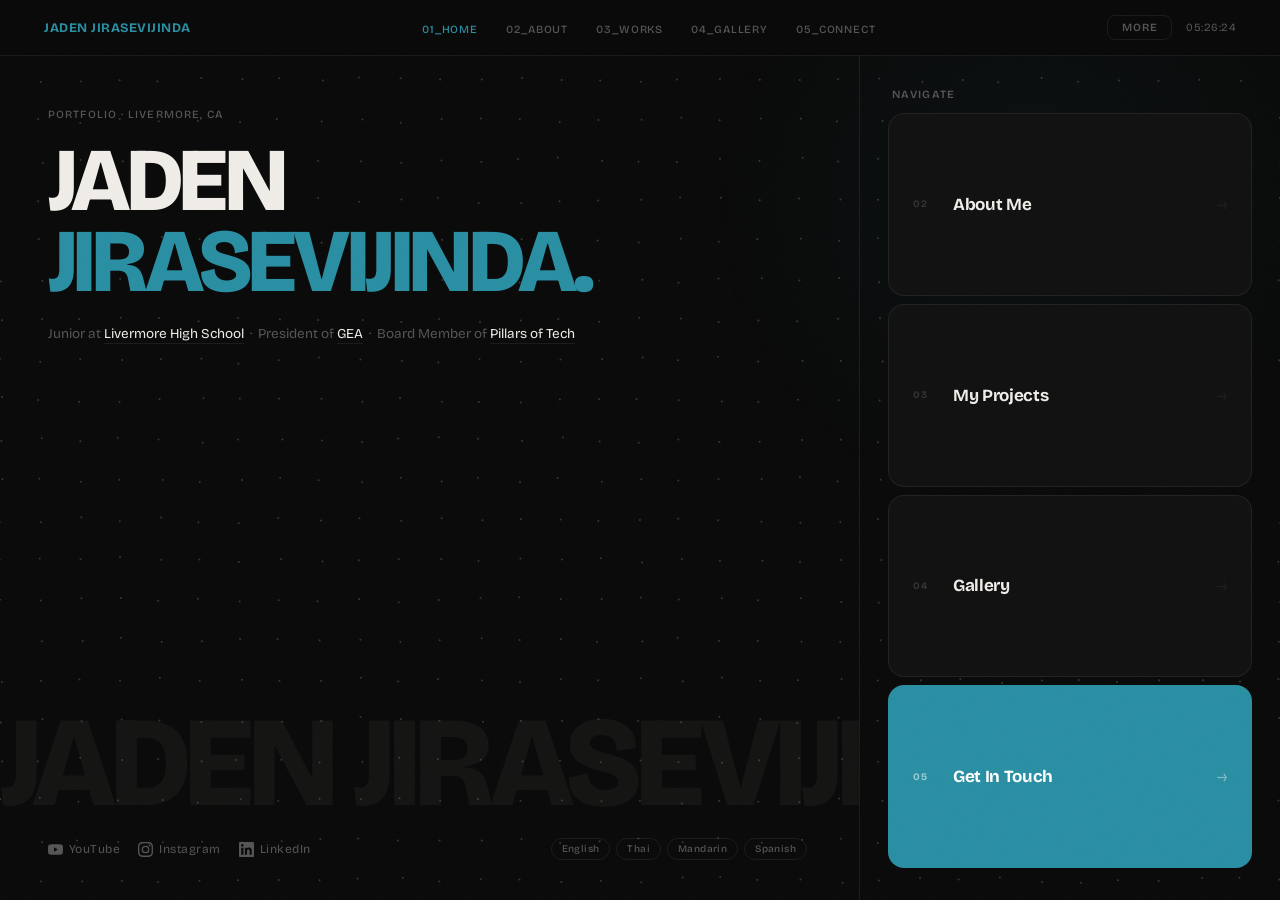
==== commit bd0d7ca8: "Update index.html" ====
--- a/index.html
+++ b/index.html
@@ -218,33 +218,13 @@
       </div>
       <div class="more-section">
         <div class="more-section-label">Equipment</div>
-        <a class="more-item" href="equipment.html">
-          <div class="more-item-icon">⚡</div>
+        <a class="more-item" href="https://gear.jadenjirasevijinda.com" target="_blank" rel="noopener">
+          <div class="more-item-icon">🎒</div>
           <div class="more-item-body">
-            <div class="more-item-title">Quickstart + Usage</div>
-            <div class="more-item-sub">Jump right in — what you need to get started</div>
+            <div class="more-item-title">Equipment Rental</div>
+            <div class="more-item-sub">Borrow my gear — specs, guides &amp; availability</div>
           </div>
-          <span class="more-item-arrow">→</span>
-        </a>
-      </div>
-      <div class="more-divider"></div>
-      <div class="more-section" style="padding-top:20px;">
-        <div class="more-section-label">Learning</div>
-        <a class="more-item" href="tutorials.html">
-          <div class="more-item-icon">📖</div>
-          <div class="more-item-body">
-            <div class="more-item-title">Tutorials</div>
-            <div class="more-item-sub">Step-by-step guides for video &amp; audio</div>
-          </div>
-          <span class="more-item-arrow">→</span>
-        </a>
-        <a class="more-item" href="resources.html">
-          <div class="more-item-icon">🔗</div>
-          <div class="more-item-body">
-            <div class="more-item-title">Resources</div>
-            <div class="more-item-sub">Tools, apps, and gear links I use</div>
-          </div>
-          <span class="more-item-arrow">→</span>
+          <span class="more-item-arrow">↗</span>
         </a>
       </div>
       <div class="more-divider"></div>
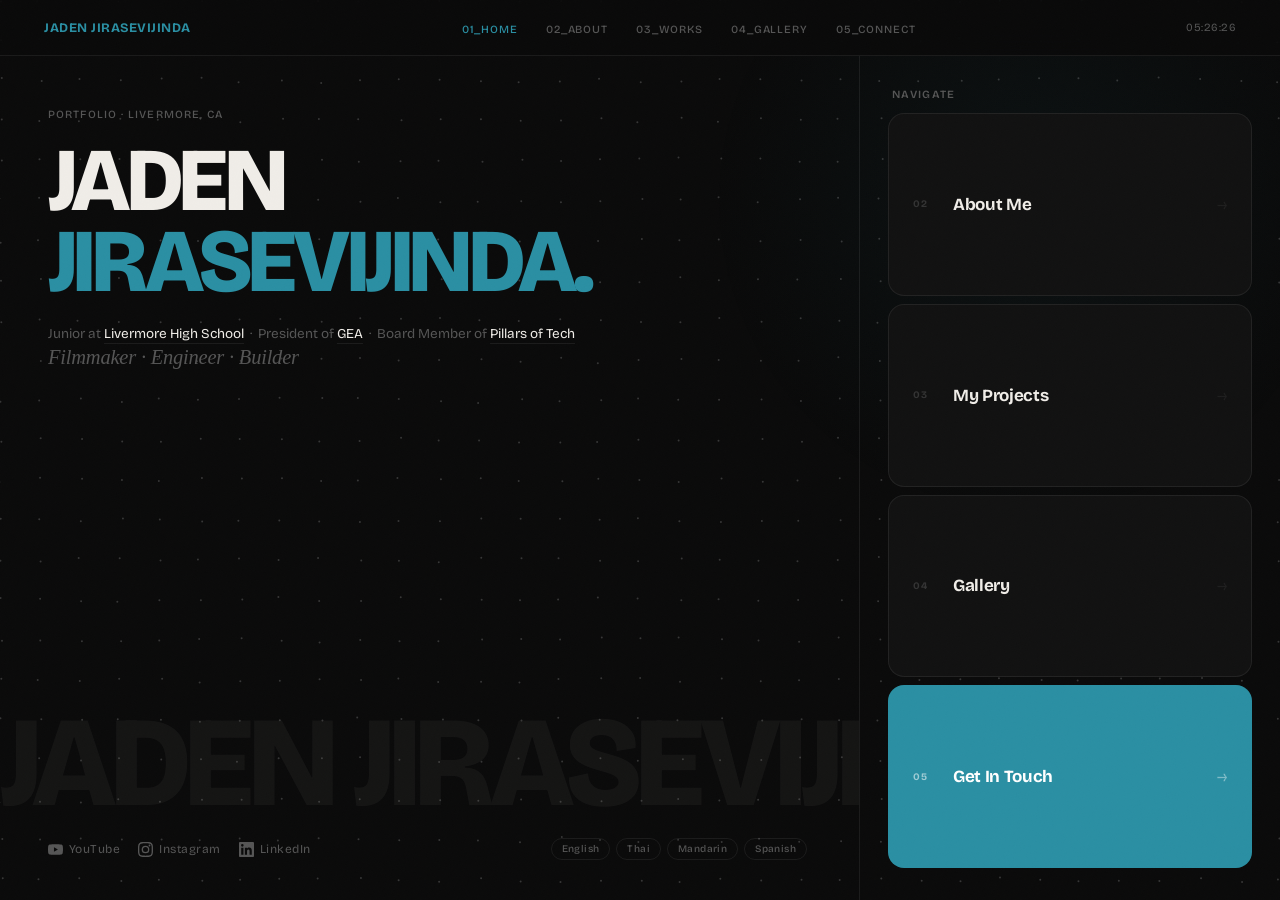
==== commit f658c174: "update to all file and remove more in navigation and added naviagtioni bar." ====
--- a/index.html
+++ b/index.html
@@ -6,38 +6,20 @@
   <title>Jaden Jirasevijinda</title>
   <link href="https://fonts.googleapis.com/css2?family=Bricolage+Grotesque:wght@300;400;500;600;700;800&family=Instrument+Serif:ital@1&display=swap" rel="stylesheet">
   <link rel="stylesheet" href="styles.css">
+  <script src="nav.js" defer></script>
 </head>
 <body>
 
-  <!-- Dot canvas (animated by portfolio.js) -->
   <canvas id="dot-canvas"></canvas>
-
-  <!-- Ambient glow -->
   <div class="glow"></div>
 
-  <!-- ── NAV ── -->
-  <nav>
-    <a class="nav-logo" href="#">JADEN JIRASEVIJINDA</a>
-    <ul class="nav-links">
-      <li><a href="#" class="active">01_HOME</a></li>
-      <li><a href="about.html">02_ABOUT</a></li>
-      <li><a href="projects.html">03_WORKS</a></li>
-      <li><a href="photos.html">04_GALLERY</a></li>
-      <li><a href="contact.html">05_CONNECT</a></li>
-    </ul>
-    <div class="nav-right">
-      <button class="more-btn" id="more-btn" onclick="openMore()">More</button>
-      <div class="nav-time" id="clock">00:00:00</div>
-    </div>
-  </nav>
+  <nav></nav>
 
-  <!-- ── SHELL ── -->
   <div class="shell">
 
     <!-- LEFT PANEL -->
     <div class="left">
 
-      <!-- Scrolling ticker -->
       <div class="ticker-wrap" aria-hidden="true">
         <div class="ticker">
           <span>JADEN JIRASEVIJINDA</span>
@@ -46,7 +28,6 @@
         </div>
       </div>
 
-      <!-- Hero content -->
       <div class="left-top">
         <div class="hero-eyebrow">Portfolio · Livermore, CA</div>
         <h1 class="hero-name">
@@ -58,9 +39,9 @@
           &nbsp;·&nbsp; President of <a href="https://linktr.ee/livermoregea" target="_blank">GEA</a>
           &nbsp;·&nbsp; Board Member of <a href="https://www.pillarsoftech.org/" target="_blank">Pillars of Tech</a>
         </p>
+        <p class="hero-sub-line">Filmmaker · Engineer · Builder</p>
       </div>
 
-      <!-- Socials + language chips -->
       <div class="left-bot">
         <div class="socials">
           <a class="soc" href="https://www.youtube.com/@thereal_jasian" target="_blank" rel="noopener">
@@ -86,46 +67,38 @@
 
     </div>
 
-    <!-- RIGHT PANEL — nav cards -->
+    <!-- RIGHT PANEL -->
     <div class="right">
       <div class="right-label">Navigate</div>
 
       <a class="nav-card" href="about.html">
         <span class="nc-num">02</span>
-        <div class="nc-body">
-          <div class="nc-title">About Me</div>
-        </div>
+        <div class="nc-body"><div class="nc-title">About Me</div></div>
         <span class="nc-arrow">→</span>
       </a>
 
       <a class="nav-card" href="projects.html">
         <span class="nc-num">03</span>
-        <div class="nc-body">
-          <div class="nc-title">My Projects</div>
-        </div>
+        <div class="nc-body"><div class="nc-title">My Projects</div></div>
         <span class="nc-arrow">→</span>
       </a>
 
       <a class="nav-card" href="photos.html">
         <span class="nc-num">04</span>
-        <div class="nc-body">
-          <div class="nc-title">Gallery</div>
-        </div>
+        <div class="nc-body"><div class="nc-title">Gallery</div></div>
         <span class="nc-arrow">→</span>
       </a>
 
       <a class="nav-card accent" href="contact.html">
         <span class="nc-num">05</span>
-        <div class="nc-body">
-          <div class="nc-title">Get In Touch</div>
-        </div>
+        <div class="nc-body"><div class="nc-title">Get In Touch</div></div>
         <span class="nc-arrow">→</span>
       </a>
 
     </div>
   </div>
 
-  <!-- ── LANGUAGE MODAL ── -->
+  <!-- Language modal -->
   <div class="lang-overlay" id="lang-overlay" onclick="closeLang(event)">
     <div class="lang-modal" id="lang-modal">
       <button class="lang-modal-close" onclick="closeLangBtn()">✕</button>
@@ -136,131 +109,29 @@
     </div>
   </div>
 
-  <!-- ── SCRIPTS ── -->
   <script src="portfolio.js"></script>
   <script>
     const langData = {
-      english: {
-        flag: '🇺🇸', name: 'English', level: 'Fluent',
-        skills: [
-          { can: true,  label: 'Speak fluently' },
-          { can: true,  label: 'Read & write at a native level' },
-          { can: true,  label: 'Listen & comprehend fully' },
-          { can: true,  label: 'Think & dream in English' },
-        ]
-      },
-      thai: {
-        flag: '🇹🇭', name: 'Thai', level: 'Fluent',
-        skills: [
-          { can: true,  label: 'Speak fluently' },
-          { can: true,  label: 'Read & understand Thai script' },
-          { can: true,  label: 'Listen & comprehend fully' },
-          { can: true,  label: 'Write formally' },
-        ]
-      },
-      mandarin: {
-        flag: '🇨🇳', name: 'Mandarin', level: 'Fluent',
-        skills: [
-          { can: true,  label: 'Speak & hold conversations' },
-          { can: true,  label: 'Listen & comprehend' },
-          { can: false, label: 'Read Chinese characters — limited' },
-          { can: false, label: 'Write limited characters' },
-        ]
-      },
-      spanish: {
-        flag: '🇪🇸', name: 'Spanish', level: 'In Progress',
-        skills: [
-          { can: true,  label: 'Basic speaking & greetings' },
-          { can: true,  label: 'Read simple sentences' },
-          { can: false, label: 'Hold a full conversation — not yet' },
-          { can: false, label: 'Write fluently — still learning' },
-        ]
-      }
+      english:  { flag:'🇺🇸', name:'English',  level:'Fluent',      skills:[{can:true,label:'Speak fluently'},{can:true,label:'Read & write at a native level'},{can:true,label:'Listen & comprehend fully'},{can:true,label:'Think & dream in English'}] },
+      thai:     { flag:'🇹🇭', name:'Thai',     level:'Fluent',      skills:[{can:true,label:'Speak fluently'},{can:true,label:'Read & understand Thai script'},{can:true,label:'Listen & comprehend fully'},{can:true,label:'Write formally'}] },
+      mandarin: { flag:'🇨🇳', name:'Mandarin', level:'Fluent',      skills:[{can:true,label:'Speak & hold conversations'},{can:true,label:'Listen & comprehend'},{can:false,label:'Read Chinese characters — limited'},{can:false,label:'Write limited characters'}] },
+      spanish:  { flag:'🇪🇸', name:'Spanish',  level:'In Progress', skills:[{can:true,label:'Basic speaking & greetings'},{can:true,label:'Read simple sentences'},{can:false,label:'Hold a full conversation — not yet'},{can:false,label:'Write fluently — still learning'}] }
     };
-
     function openLang(key) {
       const d = langData[key]; if (!d) return;
       document.getElementById('lm-flag').textContent  = d.flag;
       document.getElementById('lm-name').textContent  = d.name;
       document.getElementById('lm-level').textContent = d.level;
       document.getElementById('lm-skills').innerHTML  = d.skills.map(s =>
-        `<div class="lang-skill">
-          <div class="skill-dot ${s.can ? 'yes' : 'no'}"></div>
-          <div class="skill-label">${s.label}</div>
-        </div>`
-      ).join('');
+        `<div class="lang-skill"><div class="skill-dot ${s.can?'yes':'no'}"></div><div class="skill-label"><b>${s.label}</b></div></div>`).join('');
       document.getElementById('lang-overlay').classList.add('open');
     }
-
-    function closeLang(e) {
-      if (e.target === document.getElementById('lang-overlay'))
-        document.getElementById('lang-overlay').classList.remove('open');
-    }
-    function closeLangBtn() {
-      document.getElementById('lang-overlay').classList.remove('open');
-    }
-    document.addEventListener('keydown', e => {
-      if (e.key === 'Escape') document.getElementById('lang-overlay').classList.remove('open');
-    });
-    document.querySelectorAll('.lang-btn').forEach(btn => {
-      btn.addEventListener('click', () => openLang(btn.dataset.lang));
-    });
-  </script>
-
-
-  <!-- ── More Sidebar ── -->
-  <div class="more-overlay" id="more-overlay" onclick="handleMoreOverlayClick(event)">
-    <div class="more-backdrop"></div>
-    <div class="more-sidebar" id="more-sidebar">
-      <div class="more-header">
-        <span class="more-header-title">More</span>
-        <button class="more-close" onclick="closeMore()">✕</button>
-      </div>
-      <div class="more-section">
-        <div class="more-section-label">Equipment</div>
-        <a class="more-item" href="https://gear.jadenjirasevijinda.com" target="_blank" rel="noopener">
-          <div class="more-item-icon">🎒</div>
-          <div class="more-item-body">
-            <div class="more-item-title">Equipment Rental</div>
-            <div class="more-item-sub">Borrow my gear — specs, guides &amp; availability</div>
-          </div>
-          <span class="more-item-arrow">↗</span>
-        </a>
-      </div>
-      <div class="more-divider"></div>
-      <div class="more-section" style="padding-top:20px;">
-        <div class="more-section-label">Other</div>
-        <a class="more-item" href="https://github.com/jadenjirasevijinda/jadenjirasevijinda" target="_blank" rel="noopener">
-          <div class="more-item-icon">
-            <svg width="15" height="15" viewBox="0 0 24 24" fill="currentColor"><path d="M12 0C5.374 0 0 5.373 0 12c0 5.302 3.438 9.8 8.207 11.387.599.111.793-.261.793-.577v-2.234c-3.338.726-4.033-1.416-4.033-1.416-.546-1.387-1.333-1.756-1.333-1.756-1.089-.745.083-.729.083-.729 1.205.084 1.839 1.237 1.839 1.237 1.07 1.834 2.807 1.304 3.492.997.107-.775.418-1.305.762-1.604-2.665-.305-5.467-1.334-5.467-5.931 0-1.311.469-2.381 1.236-3.221-.124-.303-.535-1.524.117-3.176 0 0 1.008-.322 3.301 1.23A11.509 11.509 0 0 1 12 5.803c1.02.005 2.047.138 3.006.404 2.291-1.552 3.297-1.23 3.297-1.23.653 1.653.242 2.874.118 3.176.77.84 1.235 1.911 1.235 3.221 0 4.609-2.807 5.624-5.479 5.921.43.372.823 1.102.823 2.222v3.293c0 .319.192.694.801.576C20.566 21.797 24 17.3 24 12c0-6.627-5.373-12-12-12z"/></svg>
-          </div>
-          <div class="more-item-body">
-            <div class="more-item-title">Source Code</div>
-            <div class="more-item-sub">This site on GitHub</div>
-          </div>
-          <span class="more-item-arrow">↗</span>
-        </a>
-      </div>
-      <div class="more-footer">
-        <div class="more-footer-text">Built with Claude AI · Hosted on Vercel</div>
-      </div>
-    </div>
-  </div>
-  <script>
-    function openMore()  {
-      document.getElementById('more-overlay').classList.add('open');
-      document.getElementById('more-btn').classList.add('open');
-    }
-    function closeMore() {
-      document.getElementById('more-overlay').classList.remove('open');
-      document.getElementById('more-btn').classList.remove('open');
-    }
-    function handleMoreOverlayClick(e) {
-      if (e.target === document.getElementById('more-overlay') ||
-          e.target.classList.contains('more-backdrop')) closeMore();
-    }
-    document.addEventListener('keydown', e => { if (e.key === 'Escape') closeMore(); });
+    function closeLang(e) { if (e.target===document.getElementById('lang-overlay')) document.getElementById('lang-overlay').classList.remove('open'); }
+    function closeLangBtn() { document.getElementById('lang-overlay').classList.remove('open'); }
+    document.querySelectorAll('.lang-btn').forEach(btn =>
+      btn.addEventListener('click', () => openLang(btn.dataset.lang)));
+    document.addEventListener('keydown', e => { if (e.key==='Escape') document.getElementById('lang-overlay').classList.remove('open'); });
   </script>
 
 </body>
-</html>
+</html>
--- a/styles.css
+++ b/styles.css
@@ -548,3 +548,410 @@
   .right { padding: 20px; }
   .hero-desc { white-space: normal !important; }
 }
+
+/* ════════════════════════════════════════════════
+   ABOUT PAGE
+════════════════════════════════════════════════ */
+.page-shell {
+  height: 100vh; width: 100vw;
+  display: grid;
+  grid-template-columns: 1fr 420px;
+  padding-top: var(--nav-h);
+  position: relative; z-index: 1;
+  overflow: hidden;
+}
+
+.about-left {
+  display: flex; flex-direction: column;
+  justify-content: flex-start;
+  padding: 52px 52px 40px 48px;
+  border-right: 1px solid var(--line);
+  position: relative; overflow-y: auto;
+  animation: up .5s .05s ease both;
+}
+
+.about-right {
+  display: flex; flex-direction: column;
+  padding: 32px 28px;
+  gap: 8px;
+  animation: up .5s .15s ease both;
+  overflow-y: auto;
+}
+
+.page-eyebrow {
+  font-size: 11px; font-weight: 500;
+  color: var(--sub); letter-spacing: .1em;
+  text-transform: uppercase; margin-bottom: 20px;
+}
+
+.about-photo-wrap {
+  width: 100%; max-width: 300px;
+  border-radius: 16px;
+  overflow: hidden;
+  margin-bottom: 32px;
+  aspect-ratio: 1;
+  border: 1px solid var(--line);
+}
+
+.about-photo-wrap img {
+  width: 100%; height: 100%;
+  object-fit: cover;
+  display: block;
+}
+
+.page-heading {
+  font-size: clamp(2.5rem, 5vw, 5rem);
+  font-weight: 800;
+  letter-spacing: -.04em;
+  line-height: .95;
+  margin-bottom: 24px;
+  text-transform: uppercase;
+}
+
+.page-heading .ac {
+  color: var(--accent);
+}
+
+.about-bio {
+  font-size: 13.5px; color: var(--sub);
+  line-height: 1.75; font-weight: 400;
+  margin-bottom: 28px;
+}
+
+.about-bio a {
+  color: var(--text); text-decoration: none;
+  border-bottom: 1px solid var(--line);
+  padding-bottom: 1px; transition: border-color .2s;
+  cursor: pointer;
+}
+
+.about-bio a:hover {
+  border-color: var(--accent);
+}
+
+.about-bio button {
+  background: none; border: none;
+  color: var(--text); text-decoration: none;
+  border-bottom: 1px solid var(--line);
+  padding: 0 1px 1px 0;
+  cursor: pointer; font-family: inherit;
+  font-size: 13.5px; transition: border-color .2s;
+}
+
+.about-bio button:hover {
+  border-color: var(--accent);
+}
+
+.interest-tags {
+  display: flex; flex-wrap: wrap; gap: 10px;
+  margin-bottom: 32px;
+}
+
+.interest-tag {
+  display: inline-block;
+  font-size: 12px; font-weight: 500;
+  padding: 8px 14px;
+  border-radius: 999px;
+  border: 1px solid var(--line);
+  color: var(--sub);
+  background: rgba(42,143,163,.04);
+  letter-spacing: .02em;
+  transition: border-color .2s, color .2s, background .2s;
+}
+
+.interest-tag:hover {
+  border-color: rgba(42,143,163,.3);
+  color: var(--accent);
+  background: rgba(42,143,163,.08);
+}
+
+.right-label {
+  font-size: 11px; font-weight: 600;
+  color: var(--sub); letter-spacing: .12em;
+  text-transform: uppercase; margin-bottom: 4px;
+  padding: 0 4px;
+}
+
+.info-card {
+  background: var(--s1);
+  border: 1px solid var(--line);
+  border-radius: 16px;
+  padding: 20px 24px;
+  margin-bottom: 12px;
+  transition: background .22s, border-color .22s;
+}
+
+.info-card:hover {
+  background: var(--s2);
+  border-color: rgba(42,143,163,.3);
+}
+
+.info-card-label {
+  font-size: 11px; font-weight: 600;
+  color: var(--sub); letter-spacing: .08em;
+  text-transform: uppercase; margin-bottom: 6px;
+}
+
+.info-card-value {
+  font-size: 14px; font-weight: 600;
+  color: var(--text); margin-bottom: 4px;
+  letter-spacing: -.01em;
+}
+
+.info-card-sub {
+  font-size: 11px; color: var(--sub);
+  line-height: 1.4; font-weight: 400;
+}
+
+.lang-card {
+  background: var(--s1);
+  border: 1px solid var(--line);
+  border-radius: 16px;
+  padding: 12px;
+  margin-bottom: 12px;
+}
+
+.lang-row {
+  display: flex; align-items: center; gap: 12px;
+  padding: 12px; border-radius: 12px;
+  transition: background .2s, border-color .2s;
+}
+
+.lang-clickable {
+  cursor: pointer;
+}
+
+.lang-row:hover {
+  background: rgba(42,143,163,.08);
+}
+
+.lang-flag {
+  font-size: 24px; flex-shrink: 0;
+}
+
+.lang-name {
+  font-size: 13px; font-weight: 600;
+  color: var(--text); flex: 1;
+  letter-spacing: -.01em;
+}
+
+.lang-pips {
+  display: flex; gap: 5px; flex-shrink: 0;
+}
+
+.pip {
+  width: 6px; height: 6px;
+  border-radius: 50%; flex-shrink: 0;
+  background: var(--faint);
+  border: 1px solid var(--sub);
+  transition: background .2s;
+}
+
+.pip.on {
+  background: var(--accent);
+  border-color: var(--accent);
+}
+
+.pip.partial {
+  background: rgba(42,143,163,.5);
+  border-color: var(--accent);
+}
+
+.lang-level {
+  font-size: 10px; font-weight: 600;
+  letter-spacing: .08em; text-transform: uppercase;
+  color: var(--sub); flex-shrink: 0;
+}
+
+.lang-level.fluent {
+  color: var(--accent);
+}
+
+.lang-level.progress {
+  color: #888;
+}
+
+/* Org overlay/modal */
+.org-overlay {
+  position: fixed; inset: 0;
+  background: rgba(0,0,0,.6);
+  backdrop-filter: blur(8px);
+  -webkit-backdrop-filter: blur(8px);
+  z-index: 2000;
+  display: flex; align-items: center; justify-content: center;
+  opacity: 0; pointer-events: none;
+  transition: opacity .2s;
+  padding: 20px;
+}
+
+.org-overlay.open {
+  opacity: 1; pointer-events: all;
+}
+
+.org-modal {
+  background: #161616;
+  border: 1px solid rgba(42,143,163,.25);
+  border-radius: 18px;
+  padding: 32px;
+  width: 100%; max-width: 420px;
+  position: relative;
+  transform: translateY(12px);
+  transition: transform .25s cubic-bezier(.32,.72,0,1);
+}
+
+.org-overlay.open .org-modal {
+  transform: translateY(0);
+}
+
+.org-close {
+  position: absolute; top: 14px; right: 16px;
+  background: none; border: none; cursor: pointer;
+  font-size: 18px; color: var(--sub);
+  font-family: inherit; line-height: 1;
+  transition: color .2s;
+}
+
+.org-close:hover {
+  color: var(--text);
+}
+
+.org-tag {
+  font-size: 10px; font-weight: 700;
+  color: var(--accent); letter-spacing: .1em;
+  text-transform: uppercase; margin-bottom: 8px;
+}
+
+.org-name {
+  font-size: 20px; font-weight: 700;
+  letter-spacing: -.02em; margin-bottom: 12px;
+}
+
+.org-desc {
+  font-size: 12px; color: var(--sub);
+  line-height: 1.6; margin-bottom: 20px;
+}
+
+.org-link {
+  display: inline-block;
+  font-size: 12px; color: var(--accent);
+  text-decoration: none; font-weight: 600;
+  letter-spacing: .04em;
+  transition: color .2s;
+}
+
+.org-link:hover {
+  color: #2fa0b6;
+}
+
+/* Language modal */
+.lang-modal-overlay {
+  position: fixed; inset: 0;
+  background: rgba(0,0,0,.6);
+  backdrop-filter: blur(8px);
+  -webkit-backdrop-filter: blur(8px);
+  z-index: 2000;
+  display: flex; align-items: center; justify-content: center;
+  opacity: 0; pointer-events: none;
+  transition: opacity .2s;
+  padding: 20px;
+}
+
+.lang-modal-overlay.open {
+  opacity: 1; pointer-events: all;
+}
+
+.lang-modal-box {
+  background: #161616;
+  border: 1px solid rgba(42,143,163,.25);
+  border-radius: 18px;
+  padding: 32px;
+  width: 100%; max-width: 360px;
+  position: relative;
+  transform: translateY(12px);
+  transition: transform .25s cubic-bezier(.32,.72,0,1);
+}
+
+.lang-modal-overlay.open .lang-modal-box {
+  transform: translateY(0);
+}
+
+.lm-close {
+  position: absolute; top: 14px; right: 16px;
+  background: none; border: none; cursor: pointer;
+  font-size: 18px; color: var(--sub);
+  font-family: inherit; line-height: 1;
+  transition: color .2s;
+}
+
+.lm-close:hover {
+  color: var(--text);
+}
+
+.lm-flag {
+  font-size: 32px; margin-bottom: 10px;
+}
+
+.lm-name {
+  font-size: 20px; font-weight: 700;
+  letter-spacing: -.02em; margin-bottom: 4px;
+}
+
+.lm-level {
+  font-size: 11px; font-weight: 600;
+  letter-spacing: .1em; text-transform: uppercase;
+  color: var(--accent); margin-bottom: 20px;
+}
+
+.lm-skills {
+  display: flex; flex-direction: column; gap: 8px;
+}
+
+.lm-skill {
+  display: flex; align-items: center; gap: 10px;
+  font-size: 12px; color: var(--sub);
+}
+
+.lm-skill-dot {
+  width: 7px; height: 7px;
+  border-radius: 50%; flex-shrink: 0;
+}
+
+.lm-skill-dot.yes {
+  background: var(--accent);
+}
+
+.lm-skill-dot.no {
+  background: var(--faint);
+  border: 1px solid var(--sub);
+}
+
+.lm-skill-label {
+  color: var(--sub);
+}
+
+.lm-skill-label b {
+  color: var(--text); font-weight: 500;
+}
+
+@media (max-width: 960px) {
+  .page-shell {
+    grid-template-columns: 1fr;
+    grid-template-rows: auto auto;
+    height: auto;
+  }
+  
+  .about-left {
+    border-right: none;
+    border-bottom: 1px solid var(--line);
+    padding: 36px 24px;
+    overflow: visible;
+  }
+  
+  .about-right {
+    padding: 20px;
+  }
+  
+  .page-heading {
+    font-size: 2rem;
+  }
+}
